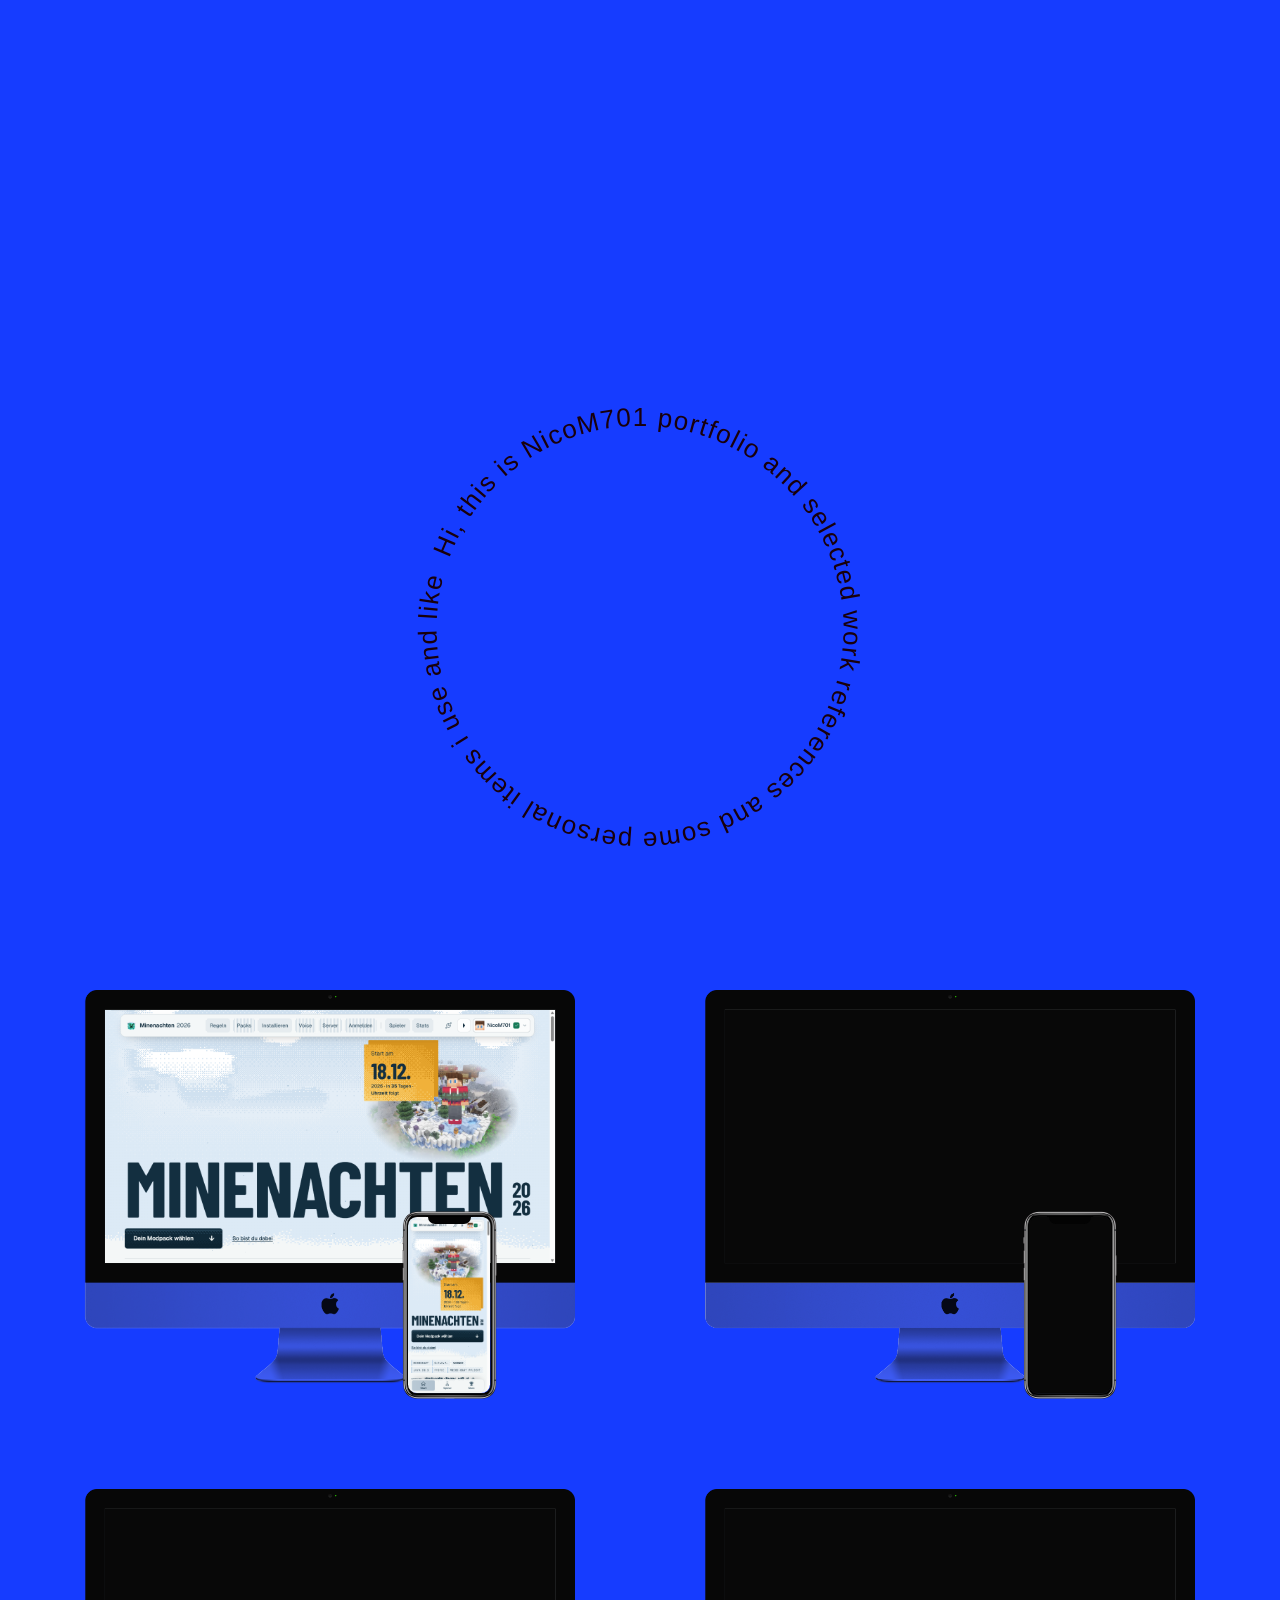
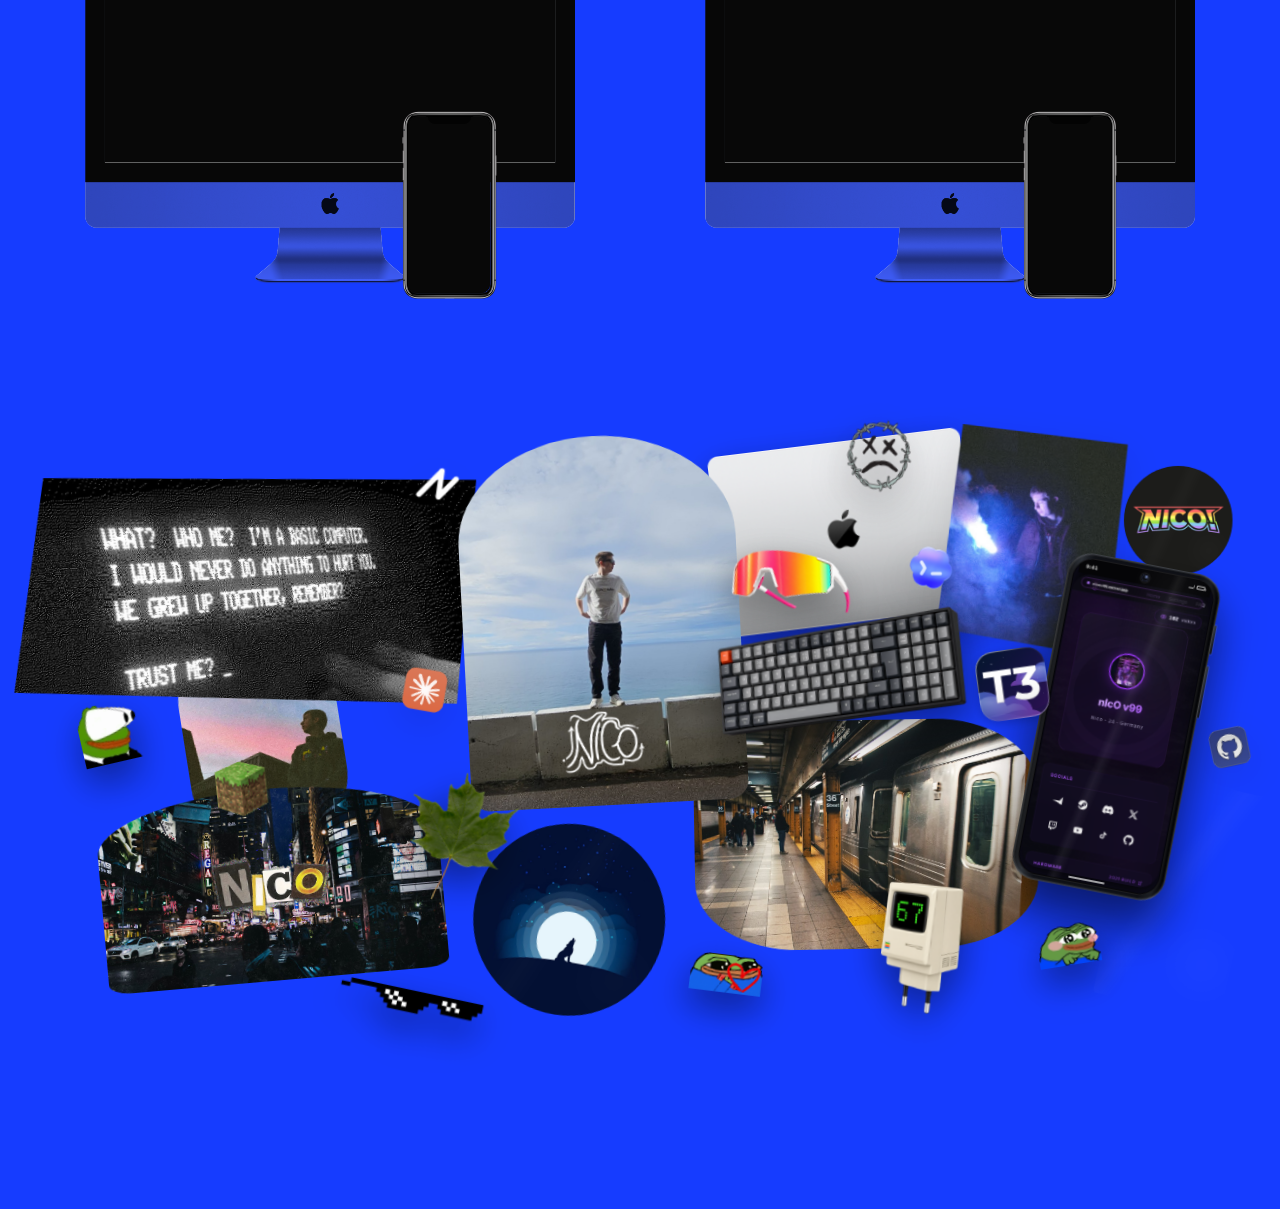
==== index.html @ 1aa0e806 "perf: defer collage media and optimize visible text-ring bounds" ====
<!DOCTYPE html>
<html lang="en">
<head>
  <script>if (new URLSearchParams(location.search).has("editor")) location.replace("editor.html");</script>
  <meta charset="utf-8" />
  <meta name="viewport" content="width=device-width, initial-scale=1, viewport-fit=cover, user-scalable=no" />
  <title>NicoM701</title>
  <link rel="icon" type="image/svg+xml" href="assets/favicon-white-v2.svg" />
  <style>
    @layer ui-sdk;
    :root {
      --stage-w: 1320px;
      --stage-h: 660px;
      --stage-scale: 1;
      --bg: #000;
      --ink: #f5f2ed;
      --muted: #a9a6a0;
      --edge: rgba(255, 255, 255, 0.1);
      --shadow-strength: 0.38;
      --shadow-size: 0.36;
      --card-shadow-y: calc(8px + 22px * var(--shadow-size));
      --card-shadow-blur: calc(14px + 38px * var(--shadow-size));
      --item-shadow-y: calc(6px + 18px * var(--shadow-size));
      --item-shadow-blur: calc(8px + 28px * var(--shadow-size));
      --item-shadow-hover-y: calc(8px + 24px * var(--shadow-size));
      --item-shadow-hover-blur: calc(10px + 34px * var(--shadow-size));
      --item-shadow-drag-y: calc(10px + 30px * var(--shadow-size));
      --item-shadow-drag-blur: calc(14px + 44px * var(--shadow-size));
      --sticker-shadow-y: calc(5px + 15px * var(--shadow-size));
      --sticker-shadow-blur: calc(6px + 20px * var(--shadow-size));
      --shadow: 0 var(--card-shadow-y) var(--card-shadow-blur) rgb(0 0 0 / calc(36% * var(--shadow-strength)));
      --item-shadow: drop-shadow(0 var(--item-shadow-y) var(--item-shadow-blur) rgb(0 0 0 / calc(26% * var(--shadow-strength))));
      --item-shadow-hover: drop-shadow(0 var(--item-shadow-hover-y) var(--item-shadow-hover-blur) rgb(0 0 0 / calc(34% * var(--shadow-strength))));
      --item-shadow-drag: drop-shadow(0 var(--item-shadow-drag-y) var(--item-shadow-drag-blur) rgb(0 0 0 / calc(42% * var(--shadow-strength))));
      --sticker-shadow: drop-shadow(0 var(--sticker-shadow-y) var(--sticker-shadow-blur) rgb(0 0 0 / calc(35% * var(--shadow-strength))));
    }

    * {
      box-sizing: border-box;
    }

    html,
    body {
      width: 100%;
      min-height: 100%;
      margin: 0;
      background: var(--bg);
      color: var(--ink);
      font-family: Inter, ui-sans-serif, system-ui, -apple-system, BlinkMacSystemFont, "Segoe UI", sans-serif;
      overflow: hidden;
      overscroll-behavior: none;
      touch-action: none;
      -webkit-user-select: none;
      user-select: none;
    }

    button,
    input,
    textarea,
    select {
      font: inherit;
    }

    .page {
      position: relative;
      width: 100vw;
      height: 100dvh;
      background:
        radial-gradient(circle at 52% 46%, rgba(255, 255, 255, 0.045), transparent 34%),
        linear-gradient(180deg, #0c0c0d, #080809);
      overflow: hidden;
      isolation: isolate;
    }

    .toolbar {
      position: fixed;
      right: 22px;
      bottom: 22px;
      z-index: 9000;
      display: flex;
      gap: 8px;
    }

    .tool-button {
      width: 42px;
      height: 42px;
      display: grid;
      place-items: center;
      border: 1px solid rgba(255, 255, 255, 0.16);
      border-radius: 999px;
      color: rgba(255, 255, 255, 0.82);
      background: rgba(18, 18, 20, 0.82);
      box-shadow: 0 12px 26px rgba(0, 0, 0, 0.32);
      backdrop-filter: blur(14px);
      cursor: pointer;
      transition: transform 160ms ease, border-color 160ms ease, background 160ms ease;
    }

    .tool-button:hover {
      transform: translateY(-1px);
      border-color: rgba(255, 255, 255, 0.32);
      background: rgba(32, 32, 35, 0.9);
    }

    .tool-button:focus-visible {
      outline: 2px solid #12f3df;
      outline-offset: 3px;
    }

    .moodboard {
      position: absolute;
      left: 0;
      top: 0;
      width: var(--stage-w);
      height: var(--stage-h);
      transform: scale(var(--stage-scale));
      transform-origin: top left;
      touch-action: none;
      user-select: none;
      will-change: left, top, transform;
      opacity: 0;
    }

    html.stage-ready .moodboard {
      opacity: 1;
    }

    .collage-item {
      position: absolute;
      left: var(--x);
      top: var(--y);
      width: var(--w);
      transform: rotate(var(--r));
      transform-origin: 50% 50%;
      z-index: var(--z);
      cursor: grab;
      filter: var(--item-shadow);
      transition: filter 160ms ease, transform 160ms ease;
      will-change: left, top, transform;
    }

    .collage-item:hover {
      transform: rotate(calc(var(--r) + var(--hover-r, 1.8deg))) translateY(var(--hover-y, -2px)) scale(var(--hover-scale, 1.01));
      filter: var(--item-shadow-hover);
    }

    .collage-item[data-alpha-hit="true"].is-alpha-miss {
      cursor: default;
    }

    .collage-item[data-alpha-hit="true"].is-alpha-miss:hover {
      transform: rotate(var(--r));
      filter: var(--item-shadow);
    }

    .collage-item.is-dragging {
      cursor: grabbing;
      transform: rotate(var(--r)) scale(1.025);
      filter: var(--item-shadow-drag);
      transition: none;
    }

    .collage-item * {
      pointer-events: none;
    }

    .media-card,
    .text-card,
    .ticket-card,
    .device-card,
    .tweet-card,
    .book-card,
    .drink-card,
    .sticker-card {
      width: 100%;
      overflow: hidden;
      background: var(--fill, #34383f);
      border: 1px solid rgba(255, 255, 255, 0.08);
      box-shadow: var(--shadow);
    }

    .media-card {
      position: relative;
      aspect-ratio: var(--ratio, 1 / 1);
    }

    .media-card::before,
    .media-card::after {
      content: "";
      position: absolute;
      inset: 0;
    }

    .media-card::before {
      opacity: 0.24;
      background:
        linear-gradient(115deg, transparent 42%, rgba(255, 255, 255, 0.38) 42% 47%, transparent 47%),
        repeating-linear-gradient(90deg, rgba(255, 255, 255, 0.18) 0 1px, transparent 1px 18px);
    }

    .media-card::after {
      inset: auto 14px 14px auto;
      width: 36px;
      height: 36px;
      border-radius: 50%;
      border: 1px solid rgba(255, 255, 255, 0.32);
      background: rgba(0, 0, 0, 0.14);
    }

    .shape-rect {
      border-radius: 2.2%;
    }

    .shape-soft {
      border-radius: 8%;
    }

    .shape-circle {
      border-radius: 50%;
    }

    .shape-arch {
      border-radius: 50% 50% 7% 7% / 28% 28% 5% 5%;
    }

    .shape-squircle {
      border-radius: 30%;
    }

    .shape-cut {
      clip-path: polygon(7% 0, 100% 4%, 95% 100%, 0 92%);
    }

    .shape-diamond {
      clip-path: polygon(50% 0, 100% 50%, 50% 100%, 0 50%);
    }

    .shape-ticket {
      clip-path: polygon(0 0, 100% 0, 100% 38%, 93% 50%, 100% 62%, 100% 100%, 0 100%, 0 62%, 7% 50%, 0 38%);
    }

    .image-card {
      position: relative;
      width: 100%;
      aspect-ratio: var(--ratio, 1 / 1);
      overflow: hidden;
      background: #111217;
      border: 1px solid rgba(255, 255, 255, 0.1);
      box-shadow: var(--shadow);
    }

    .image-card img,
    .image-card video {
      display: block;
      width: 100%;
      height: 100%;
      object-fit: var(--fit, cover);
      object-position: var(--pos, center);
      user-select: none;
      -webkit-user-drag: none;
    }

    .image-card::after {
      content: "";
      position: absolute;
      inset: 0;
      pointer-events: none;
      background:
        linear-gradient(115deg, transparent 38%, rgba(255, 255, 255, 0.24) 45%, transparent 52%),
        radial-gradient(circle at 78% 78%, rgba(255, 255, 255, 0.18), transparent 18%);
      mix-blend-mode: screen;
      opacity: var(--gloss, 0.34);
    }

    .foil-card {
      position: relative;
      width: 100%;
      aspect-ratio: var(--ratio, 1 / 1);
      overflow: visible;
      border: 0;
      background: transparent;
      box-shadow: none;
      perspective: 720px;
      transform-style: preserve-3d;
    }

    .foil-card::before {
      content: "";
      position: absolute;
      left: 8%;
      right: 7%;
      bottom: -6%;
      height: 18%;
      border-radius: 50%;
      background: rgba(0, 0, 0, 0.55);
      filter: blur(17px);
      transform: rotate(var(--shadow-r, -3deg));
      opacity: 0.72;
    }

    .foil-sheet {
      position: relative;
      width: 100%;
      height: 100%;
      overflow: hidden;
      isolation: isolate;
      border-radius: var(--foil-radius, 14px);
      clip-path: var(--foil-cut, polygon(5% 1%, 97% 0, 100% 95%, 12% 100%, 0 38%));
      transform:
        perspective(620px)
        rotateX(var(--foil-rx, 6deg))
        rotateY(var(--foil-ry, -12deg))
        skewY(var(--foil-skew-y, -1deg));
      transform-origin: var(--foil-origin, 52% 54%);
      background: #0c0d10;
      border: 1px solid rgba(255, 255, 255, 0.18);
      box-shadow:
        inset 20px 0 26px rgba(255, 255, 255, 0.12),
        inset -22px 0 32px rgba(0, 0, 0, 0.44),
        inset 0 -18px 28px rgba(0, 0, 0, 0.36),
        0 28px 44px rgba(0, 0, 0, 0.48);
    }

    .foil-sheet img {
      position: absolute;
      inset: -8%;
      width: 116%;
      height: 116%;
      display: block;
      object-fit: cover;
      object-position: var(--pos, center);
      user-select: none;
      -webkit-user-drag: none;
      filter:
        saturate(var(--foil-saturate, 1.42))
        contrast(var(--foil-contrast, 1.22))
        brightness(var(--foil-brightness, 0.94));
      transform: scale(var(--foil-img-scale, 1.04)) rotate(var(--foil-img-r, 0deg));
    }

    .foil-sheet::before,
    .foil-sheet::after,
    .foil-light,
    .foil-grain {
      content: "";
      position: absolute;
      pointer-events: none;
      z-index: 1;
    }

    .foil-sheet::before {
      inset: -26%;
      opacity: var(--rainbow-opacity, 0.7);
      mix-blend-mode: screen;
      background:
        conic-gradient(from var(--rainbow-angle, 22deg) at 46% 52%, rgba(255, 0, 112, 0.9), rgba(255, 227, 0, 0.72), rgba(7, 255, 169, 0.62), rgba(0, 116, 255, 0.82), rgba(200, 58, 255, 0.84), rgba(255, 0, 112, 0.9)),
        radial-gradient(ellipse at 12% 24%, rgba(255, 255, 255, 0.5), transparent 24%),
        radial-gradient(ellipse at 80% 76%, rgba(255, 255, 255, 0.34), transparent 30%);
      filter: blur(7px) saturate(1.18);
      transform: translate3d(-6%, -4%, 0) rotate(var(--rainbow-r, -10deg));
      animation: foilShift 6.8s ease-in-out infinite alternate;
    }

    .foil-sheet::after {
      inset: 0;
      opacity: var(--fold-opacity, 0.72);
      mix-blend-mode: overlay;
      background:
        linear-gradient(103deg, transparent 0 20%, rgba(255, 255, 255, 0.5) 24%, transparent 30% 100%),
        linear-gradient(78deg, transparent 0 43%, rgba(0, 0, 0, 0.72) 51%, transparent 58%),
        radial-gradient(ellipse at 82% 20%, rgba(255, 255, 255, 0.58), transparent 18%),
        radial-gradient(ellipse at 28% 84%, rgba(0, 0, 0, 0.54), transparent 32%),
        linear-gradient(164deg, transparent 0 58%, rgba(0, 0, 0, 0.62) 64%, transparent 70%),
        linear-gradient(90deg, rgba(255, 255, 255, 0.24), transparent 18% 78%, rgba(0, 0, 0, 0.56));
    }

    .foil-light {
      inset: -12%;
      mix-blend-mode: color-dodge;
      opacity: var(--streak-opacity, 0.62);
      background:
        linear-gradient(var(--streak-angle, 104deg), transparent 0 34%, rgba(255, 255, 255, 0.88) 40%, rgba(255, 255, 255, 0.08) 46%, transparent 52%),
        linear-gradient(calc(var(--streak-angle, 104deg) + 33deg), transparent 0 62%, rgba(255, 255, 255, 0.54) 68%, transparent 74%);
      filter: blur(1px);
      animation: foilGlint 4.9s ease-in-out infinite alternate;
    }

    .foil-grain {
      inset: 0;
      opacity: 0.2;
      mix-blend-mode: soft-light;
      background:
        repeating-linear-gradient(91deg, rgba(255, 255, 255, 0.2) 0 1px, transparent 1px 3px),
        repeating-linear-gradient(14deg, rgba(0, 0, 0, 0.32) 0 1px, transparent 1px 5px);
    }

    .foil-card.foil-wide .foil-sheet {
      border-radius: 8px 18px 16px 6px;
    }

    .foil-card.foil-tall .foil-sheet::after {
      background:
        linear-gradient(95deg, transparent 0 18%, rgba(255, 255, 255, 0.42) 23%, transparent 30%),
        linear-gradient(86deg, transparent 0 50%, rgba(0, 0, 0, 0.76) 59%, transparent 66%),
        radial-gradient(ellipse at 74% 16%, rgba(255, 255, 255, 0.66), transparent 17%),
        radial-gradient(ellipse at 18% 78%, rgba(0, 0, 0, 0.5), transparent 31%),
        linear-gradient(90deg, rgba(255, 255, 255, 0.3), transparent 15% 74%, rgba(0, 0, 0, 0.62));
    }

    .foil-card.foil-wide .foil-sheet::before {
      background:
        conic-gradient(from 150deg at 52% 62%, rgba(255, 60, 0, 0.8), rgba(245, 255, 0, 0.58), rgba(0, 246, 210, 0.42), rgba(41, 85, 255, 0.7), rgba(255, 0, 208, 0.64), rgba(255, 60, 0, 0.8)),
        radial-gradient(ellipse at 18% 28%, rgba(255, 255, 255, 0.46), transparent 24%),
        radial-gradient(ellipse at 88% 78%, rgba(255, 255, 255, 0.36), transparent 22%);
    }

    @keyframes foilShift {
      from {
        transform: translate3d(-8%, -5%, 0) rotate(var(--rainbow-r, -10deg)) scale(1);
      }
      to {
        transform: translate3d(4%, 3%, 0) rotate(calc(var(--rainbow-r, -10deg) + 8deg)) scale(1.08);
      }
    }

    @keyframes foilGlint {
      from {
        transform: translateX(-4%) rotate(0deg);
      }
      to {
        transform: translateX(5%) rotate(1deg);
      }
    }

    .asset-sticker {
      width: 100%;
      overflow: visible;
      background: transparent;
      border: 0;
      box-shadow: none;
    }

    .asset-sticker img {
      display: block;
      width: 100%;
      height: auto;
      object-fit: contain;
      user-select: none;
      -webkit-user-drag: none;
      filter: drop-shadow(0 16px 18px rgba(0, 0, 0, 0.35));
    }

    .collage-item[data-id="old-nm-logo"] .old-logo-animation {
      display: block;
      width: 100%;
      height: auto;
      filter: brightness(0) invert(1) !important;
      user-select: none;
      -webkit-user-drag: none;
    }

    .asset-sticker.soft-tile {
      padding: 7px;
      border-radius: 24px;
      background: rgba(13, 13, 15, 0.7);
      border: 1px solid rgba(255, 255, 255, 0.09);
      box-shadow: var(--shadow);
      backdrop-filter: blur(8px);
    }

    .asset-sticker.shape-rect,
    .asset-sticker.shape-soft,
    .asset-sticker.shape-arch,
    .asset-sticker.shape-circle,
    .asset-sticker.shape-squircle,
    .asset-sticker.shape-cut,
    .asset-logo-card.shape-rect,
    .asset-logo-card.shape-soft,
    .asset-logo-card.shape-arch,
    .asset-logo-card.shape-circle,
    .asset-logo-card.shape-squircle,
    .asset-logo-card.shape-cut {
      aspect-ratio: var(--ratio, 1 / 1);
      overflow: hidden;
    }

    .asset-sticker.shape-rect img,
    .asset-sticker.shape-soft img,
    .asset-sticker.shape-arch img,
    .asset-sticker.shape-circle img,
    .asset-sticker.shape-squircle img,
    .asset-sticker.shape-cut img,
    .asset-logo-card.shape-rect img,
    .asset-logo-card.shape-soft img,
    .asset-logo-card.shape-arch img,
    .asset-logo-card.shape-circle img,
    .asset-logo-card.shape-squircle img,
    .asset-logo-card.shape-cut img {
      width: 100%;
      height: 100%;
      object-fit: var(--fit, cover);
      object-position: var(--pos, center);
    }

    .asset-logo-card {
      width: 100%;
      aspect-ratio: 1;
      background: transparent;
      border: 0;
      box-shadow: none;
      overflow: visible;
    }

    .asset-logo-card img {
      display: block;
      width: 100%;
      height: 100%;
      object-fit: contain;
      user-select: none;
      -webkit-user-drag: none;
    }

    .text-card {
      padding: 16px 17px;
      border-radius: 5px;
      color: var(--text, #f4f0e8);
      background: var(--fill, #1a3c74);
    }

    .text-card strong {
      display: block;
      font-family: Georgia, "Times New Roman", serif;
      font-size: 18px;
      line-height: 1.1;
      font-style: italic;
      letter-spacing: 0;
    }

    .text-card span {
      display: block;
      margin-top: 14px;
      color: rgba(255, 255, 255, 0.76);
      font-size: 11px;
      text-transform: uppercase;
      letter-spacing: 0.08em;
    }

    .ticket-card {
      aspect-ratio: 1;
      padding: 18px 18px 14px;
      display: flex;
      flex-direction: column;
      justify-content: space-between;
      border-radius: 14px;
      color: #360022;
      background: #ff69d3;
    }

    .ticket-grid {
      height: 68px;
      display: grid;
      grid-template-columns: repeat(12, 1fr);
      grid-auto-rows: 1fr;
      gap: 2px;
    }

    .ticket-grid i {
      display: block;
      background: rgba(93, 0, 72, 0.36);
    }

    .ticket-card h2 {
      margin: 0;
      max-width: 130px;
      font-size: 18px;
      line-height: 0.98;
      font-family: Georgia, "Times New Roman", serif;
      font-weight: 700;
      letter-spacing: 0;
    }

    .ticket-card p {
      margin: 0;
      display: flex;
      justify-content: space-between;
      gap: 12px;
      font-size: 9px;
      text-transform: uppercase;
      letter-spacing: 0.07em;
    }

    .device-card {
      aspect-ratio: 1.56;
      display: grid;
      place-items: center;
      border-radius: 3px;
      background: linear-gradient(180deg, #e9eaec, #c9ccd1);
      border: 1px solid #202124;
    }

    .device-card svg {
      width: 28px;
      color: #101010;
    }

    .pixel9-card {
      position: relative;
      aspect-ratio: 72 / 154;
      padding: 4px;
      border-radius: 25px;
      background:
        linear-gradient(90deg, #050608, #2c3139 7%, #10131a 15% 85%, #363b45 93%, #050608),
        linear-gradient(180deg, #252a33, #050608 18% 82%, #282d36);
      border: 1px solid rgba(255, 255, 255, 0.18);
      box-shadow:
        inset 0 0 0 1px rgba(255, 255, 255, 0.08),
        inset 5px 0 7px rgba(255, 255, 255, 0.08),
        inset -7px 0 13px rgba(0, 0, 0, 0.72),
        0 30px 48px rgba(0, 0, 0, 0.52);
    }

    .pixel9-card::before,
    .pixel9-card::after {
      content: "";
      position: absolute;
      right: -3px;
      width: 2px;
      border-radius: 999px;
      background: linear-gradient(#313846, #11131a);
      box-shadow: 0 0 0 1px rgba(255, 255, 255, 0.1);
    }

    .pixel9-card::before {
      top: 48px;
      height: 30px;
    }

    .pixel9-card::after {
      top: 91px;
      height: 54px;
    }

    .pixel9-screen {
      position: relative;
      height: 100%;
      border-radius: 22px;
      overflow: hidden;
      background: #050507;
      border: 1px solid rgba(255, 255, 255, 0.1);
      box-shadow:
        inset 0 0 0 1px #050507,
        inset 0 0 18px rgba(108, 93, 255, 0.12);
    }

    .pixel9-screen::after {
      content: "";
      position: absolute;
      inset: 0;
      pointer-events: none;
      z-index: 5;
      background:
        linear-gradient(102deg, transparent 0 47%, rgba(255, 255, 255, 0.16) 50%, transparent 54%),
        radial-gradient(ellipse at 70% 18%, rgba(255, 255, 255, 0.16), transparent 30%);
      opacity: 0.35;
      mix-blend-mode: screen;
    }

    .pixel9-shot {
      position: absolute;
      inset: 16px 2px 7px;
      border-radius: 18px 18px 20px 20px;
      overflow: hidden;
      background: #0c0714;
    }

    .pixel9-shot img {
      width: 100%;
      height: 100%;
      display: block;
      object-fit: cover;
      object-position: center top;
      user-select: none;
      -webkit-user-drag: none;
    }

    .pixel9-status {
      position: absolute;
      inset: 0 5px auto;
      height: 16px;
      display: flex;
      align-items: center;
      justify-content: space-between;
      padding: 0 6px 0 7px;
      color: rgba(255, 255, 255, 0.84);
      font-size: 5px;
      font-weight: 700;
      letter-spacing: 0;
      background: #050507;
      z-index: 3;
    }

    .pixel9-status-icons {
      display: flex;
      align-items: center;
      gap: 2px;
    }

    .pixel9-signal,
    .pixel9-battery {
      display: block;
      height: 4px;
      border-radius: 1px;
      border: 1px solid rgba(255, 255, 255, 0.78);
    }

    .pixel9-signal {
      width: 6px;
      border-top: 0;
      border-left: 0;
      transform: skewX(-16deg);
    }

    .pixel9-battery {
      width: 9px;
      position: relative;
    }

    .pixel9-battery::after {
      content: "";
      position: absolute;
      top: 1px;
      right: -2px;
      width: 1px;
      height: 2px;
      border-radius: 0 1px 1px 0;
      background: rgba(255, 255, 255, 0.78);
    }

    .pixel9-camera {
      position: absolute;
      left: 50%;
      top: 4px;
      width: 9px;
      height: 9px;
      border-radius: 50%;
      transform: translateX(-50%);
      background:
        radial-gradient(circle at 62% 38%, rgba(106, 123, 172, 0.9) 0 1px, transparent 2px),
        radial-gradient(circle, #08090d 0 42%, #1c2030 43% 62%, #050507 63%);
      z-index: 4;
      box-shadow: 0 0 0 1px rgba(255, 255, 255, 0.1);
    }

    .pixel9-browser {
      position: absolute;
      left: 10px;
      right: 10px;
      top: 19px;
      height: 11px;
      z-index: 4;
      display: flex;
      align-items: center;
      gap: 3px;
      padding: 0 5px;
      border-radius: 999px;
      color: rgba(255, 255, 255, 0.84);
      background: rgba(9, 5, 16, 0.62);
      border: 1px solid rgba(183, 93, 255, 0.2);
      box-shadow: 0 4px 12px rgba(0, 0, 0, 0.22);
      backdrop-filter: blur(8px);
    }

    .pixel9-browser-lock {
      width: 3px;
      height: 3px;
      border-radius: 50%;
      background: #b476ff;
      flex: 0 0 auto;
    }

    .pixel9-url {
      overflow: hidden;
      text-overflow: ellipsis;
      white-space: nowrap;
      font-size: 3.5px;
      font-weight: 700;
      letter-spacing: 0;
    }

    .pixel9-homebar {
      position: absolute;
      left: 50%;
      bottom: 3px;
      width: 38px;
      height: 2px;
      border-radius: 999px;
      transform: translateX(-50%);
      background: rgba(255, 255, 255, 0.64);
      z-index: 4;
    }

    .book-card {
      aspect-ratio: 0.74;
      padding: 24px 18px 16px;
      display: flex;
      flex-direction: column;
      justify-content: space-between;
      border-radius: 3px;
      color: #1b1917;
      background:
        repeating-linear-gradient(45deg, transparent 0 18px, rgba(0, 0, 0, 0.04) 18px 20px),
        #efede7;
    }

    .book-card h2 {
      margin: 0;
      font-size: 9px;
      line-height: 1.35;
      font-weight: 800;
      text-align: center;
      letter-spacing: 0.05em;
      text-transform: uppercase;
    }

    .book-card p {
      margin: 0;
      font-size: 16px;
      font-weight: 800;
      letter-spacing: 0;
    }

    .tweet-card {
      display: grid;
      grid-template-columns: 42px 1fr;
      gap: 10px;
      padding: 14px 16px 13px;
      border-radius: 9px;
      color: #f5f5f5;
      background: rgba(24, 24, 26, 0.96);
      border: 1px solid rgba(255, 255, 255, 0.07);
      box-shadow: var(--shadow);
    }

    .avatar-dot {
      width: 42px;
      height: 42px;
      border-radius: 50%;
      background:
        linear-gradient(135deg, #41e79d 0 28%, #5b7cfa 28% 54%, #ff4cc6 54% 74%, #ffbf3c 74%);
      border: 2px solid rgba(255, 255, 255, 0.1);
    }

    .tweet-card p {
      margin: 0;
      font-size: 16px;
      line-height: 1.1;
      letter-spacing: 0;
    }

    .tweet-card b {
      font-size: 17px;
    }

    .tweet-card small {
      color: #a7a7a7;
      font-size: 13px;
    }

    .reaction {
      justify-self: start;
      margin-top: 10px;
      padding: 3px 9px;
      border-radius: 999px;
      color: #f16b6b;
      background: rgba(255, 255, 255, 0.08);
      font-size: 12px;
      font-weight: 700;
    }

    .drink-card {
      aspect-ratio: 0.78;
      display: grid;
      place-items: center;
      border-radius: 47% 47% 42% 42% / 7% 7% 16% 16%;
      color: #4a260d;
      background: linear-gradient(180deg, #f4d9aa 0 24%, #d99d55 24% 100%);
      border: 0;
    }

    .drink-card::before {
      content: "";
      position: absolute;
      top: -3px;
      left: 6%;
      right: 6%;
      height: 17px;
      border-radius: 50%;
      background: #f9e4c2;
      border: 1px solid rgba(74, 38, 13, 0.16);
    }

    .drink-card strong {
      position: relative;
      z-index: 1;
      font-family: Georgia, "Times New Roman", serif;
      font-size: 24px;
      line-height: 0.8;
      text-align: center;
      transform: rotate(-7deg);
    }

    .sticker-card {
      position: relative;
      aspect-ratio: 1;
      display: grid;
      place-items: center;
      border: 0;
      box-shadow: none;
      background: transparent;
    }

    .sticker-card svg {
      width: 100%;
      height: 100%;
      display: block;
      overflow: visible;
    }

    .meme-card {
      aspect-ratio: 1;
      display: grid;
      place-items: center;
      border-radius: 3px;
      color: #101010;
      background: #f5f4ef;
      border: 1px solid rgba(0, 0, 0, 0.12);
      box-shadow: var(--shadow);
      text-align: center;
      overflow: hidden;
    }

    .meme-card strong,
    .meme-card span {
      font-size: 20px;
      line-height: 1;
      font-weight: 800;
      letter-spacing: 0;
    }

    .meme-card svg {
      width: 60%;
      color: #5b5d5f;
    }

    .sr-only {
      position: absolute;
      width: 1px;
      height: 1px;
      padding: 0;
      margin: -1px;
      overflow: hidden;
      clip: rect(0, 0, 0, 0);
      white-space: nowrap;
      border: 0;
    }

    @media (prefers-reduced-motion: reduce) {
      .collage-item,
      .tool-button,
      .foil-sheet::before,
      .foil-light {
        transition: none;
        animation: none;
      }
    }

    @media (hover: none), (pointer: coarse) {
      .collage-item {
        transition: filter 120ms ease;
      }

      .collage-item:hover {
        transform: rotate(var(--r));
        filter: var(--item-shadow);
      }

      .collage-item.is-dragging {
        transform: rotate(var(--r)) scale(1.015);
      }

      .tool-button:hover {
        transform: none;
      }
    }

    .collage-item[data-id="old-nm-logo"] img {
      filter: brightness(0) invert(1) !important;
    }
  </style>
<link rel="stylesheet" href="portfolio.css?v=13" />
</head>
<body>
  <section id="ball-playground" class="ball-playground" aria-label="Interaktiver Textball">
    <canvas id="softbody" tabindex="0" aria-label="Textball: ziehen und werfen, gegen einen Rand dr?cken zum Zerplatzen, Leertaste f?r Neustart"></canvas>
    <div id="ball-hit-target" aria-hidden="true"></div>
    <a class="scroll-cue" href="#reference-page-1" aria-label="Zu den Website-Referenzen"><svg viewBox="0 0 24 24" aria-hidden="true"><path d="m6 9 6 6 6-6" /></svg></a>
  </section>
  <section id="references" aria-label="Website-Referenzen"></section>
<main id="about" class="page" aria-label="&#220;ber mich">
    <p class="sr-only">Drag any collage item to rearrange the moodboard.</p>

    <section class="moodboard" id="moodboard" aria-label="Collage canvas">
      <!-- Replace the inside of any card with an img or video later. Keep the data-id values unique. -->
      <article class="collage-item" data-id="quote-poster" style="--x: -20.91px; --y: 11.11px; --w: 480px; --r: -1deg; --z: 6;">
        <div class="image-card shape-cut" style="--ratio: 2 / 1; --pos: 50% 49%; --gloss: 0.05; --fit: cover;">
          <img loading="lazy" decoding="async" data-src="assets/inspo-quote-collage.jpg" alt="Black and white inspiration poster" draggable="false" />
        </div>
      </article>

      <article class="collage-item" data-id="madeira-photo" style="--x: 442.88px; --y: -29.05px; --w: 286px; --r: -3deg; --z: 37;">
        <div class="image-card shape-arch" style="--ratio: 3 / 4; --pos: 50% 52%; --gloss: 0.16;">
          <img loading="lazy" decoding="async" data-src="assets/madeira-collage.jpg" alt="Madeira portrait by the ocean" draggable="false" />
        </div>
      </article>

      <a class="collage-item" data-id="discord-pride" href="https://discord.com/users/321668335311781889" draggable="false" style="--x: 1124.89px; --y: 2.44px; --w: 112px; --r: 0deg; --z: 95;">
        <div class="image-card shape-circle" style="--ratio: 1 / 1; --fit: cover; --pos: center; --gloss: 0.08;">
          <img loading="lazy" decoding="async" data-src="assets/discord-pride-collage.gif" alt="Animated profile image" draggable="false" />
        </div>
      </a>

      <article class="collage-item" data-id="maple-leaf" data-alpha-hit="true" style="--x: 366.52px; --y: 316.67px; --w: 136px; --r: 18deg; --z: 46;">
        <div class="asset-sticker">
          <img loading="lazy" decoding="async" data-src="assets/collage/c436d6230b1144.png" alt="Maple leaf" draggable="false" />
        </div>
      </article>

      <article class="collage-item" data-id="nico-times" style="--x: 69.61px; --y: 334.76px; --w: 352px; --r: -5deg; --z: 11;">
        <div class="image-card shape-arch" style="--ratio: 16 / 9; --pos: 48% 48%; --gloss: 0.12;">
          <img loading="lazy" decoding="async" data-src="assets/nico-times-square-collage.jpg" alt="NICO Times Square graphic" draggable="false" />
        </div>
      </article>

      <article class="collage-item" data-id="speed-glasses" data-alpha-hit="true" style="--x: 721.29px; --y: 89.84px; --w: 126px; --r: 12deg; --z: 42;">
        <div class="asset-sticker">
          <img loading="lazy" decoding="async" data-src="assets/collage/d6e32d36110ebf.png" alt="Rainbow sport sunglasses" draggable="false" />
        </div>
      </article>

      <article class="collage-item" data-id="subway-photo" style="--x: 682.23px; --y: 263.91px; --w: 354px; --r: -1deg; --z: 16;">
        <div class="image-card shape-squircle" style="--ratio: 3 / 2; --pos: 54% 50%; --gloss: 0.08;">
          <img loading="lazy" decoding="async" data-src="assets/nyc-subway-collage.jpg" alt="New York subway platform" draggable="false" />
        </div>
      </article>

      <article class="collage-item" data-id="wolf-illustration" style="--x: 453.77px; --y: 371.46px; --w: 198px; --r: 9deg; --z: 20;">
        <div class="image-card shape-circle" style="--ratio: 1 / 1; --pos: 50% 50%; --gloss: 0.06;">
          <img loading="lazy" decoding="async" data-src="assets/wolf-square-collage.jpg" alt="Wolf moon illustration" draggable="false" />
        </div>
      </article>

      <article class="collage-item" data-id="unhappy-sticker" data-alpha-hit="true" style="--x: 826.37px; --y: -55.58px; --w: 94px; --r: 10deg; --z: 70;">
        <div class="asset-sticker">
          <img loading="lazy" decoding="async" data-src="assets/collage/52043f751c2e03.png" alt="Unhappy face sticker" draggable="false" />
        </div>
      </article>
      <article class="collage-item" data-id="keychron-k4" data-alpha-hit="true" style="--x: 703.33px; --y: 160.11px; --w: 258px; --r: -7deg; --z: 63;">
        <div class="asset-sticker">
          <img loading="lazy" decoding="async" data-src="assets/collage/565a2c799c2425.png" alt="Keychron K4 ISO-DE keyboard" draggable="false" />
        </div>
      </article>

      <a class="collage-item" data-id="phone" href="https://nicov99.vercel.app/" draggable="false" style="--x: 1036.63px; --y: 99.54px; --w: 160px; --r: 11deg; --z: 107;">
        <div class="pixel9-card">
          <div class="pixel9-screen" aria-label="Pixel 9 browser mockup showing nicov99.vercel.app">
            <div class="pixel9-status" aria-hidden="true">
              <span>9:41</span>
              <span class="pixel9-status-icons">
                <i class="pixel9-signal"></i>
                <i class="pixel9-battery"></i>
              </span>
            </div>
            <div class="pixel9-shot">
              <img loading="lazy" decoding="async" data-src="assets/nicov99-mobile.png" alt="nicov99 website mobile screenshot" draggable="false" />
            </div>
            <div class="pixel9-camera" aria-hidden="true"></div>
            <div class="pixel9-browser" aria-hidden="true">
              <i class="pixel9-browser-lock"></i>
              <span class="pixel9-url">nicov99.vercel.app</span>
            </div>
            <div class="pixel9-homebar" aria-hidden="true"></div>
          </div>
        </div>
      </a>

      <article class="collage-item" data-id="shargeek-charger" data-alpha-hit="true" style="--x: 874.84px; --y: 432.5px; --w: 80px; --r: 5deg; --z: 124;">
        <div class="asset-sticker">
          <img loading="lazy" decoding="async" data-src="assets/collage/594e8f33115ebd.png" alt="Retro charger with 67 display" draggable="false" />
        </div>
      </article>

      <article class="collage-item" data-id="aluminum-can" data-alpha-hit="true" style="--x: 597.9px; --y: 299.57px; --w: 102px; --r: -8deg; --z: 41;">
        <div class="asset-sticker">
          <img loading="lazy" decoding="async" data-src="assets/monster-ultra.png" alt="Monster Energy Zero Ultra" draggable="false" />
        </div>
      </article>

      <article class="collage-item" data-id="claude" data-alpha-hit="true" style="--x: 378.51px; --y: 207.93px; --w: 50px; --r: 10deg; --z: 171;">
        <div class="asset-logo-card">
          <img loading="lazy" decoding="async" data-src="assets/collage/9c8c9590069c43.png" alt="Claude logo" draggable="false" />
        </div>
      </article>

      <article class="collage-item" data-id="codex" data-alpha-hit="true" style="--x: 901.52px; --y: 82.99px; --w: 48px; --r: 0deg; --z: 128;">
        <div class="asset-logo-card">
          <img loading="lazy" decoding="async" data-src="assets/collage/804fe8a65126d0.png" alt="Codex logo" draggable="false" />
        </div>
      </article>

      <a class="collage-item" data-id="github" data-alpha-hit="true" href="https://github.com/NicoM701" draggable="false" style="--x: 1210px; --y: 268px; --w: 48px; --r: -12deg; --z: 132;">
        <div class="asset-logo-card">
          <img loading="lazy" decoding="async" data-src="assets/collage/60571a5e3e2017.png" alt="GitHub logo" draggable="false" />
        </div>
      </a>

      <article data-alpha-hit="true" class="collage-item" data-id="minecraft" style="--x: 187.1px; --y: 307.16px; --w: 56px; --r: -6deg; --z: 21;">
        <div class="asset-logo-card">
          <img loading="lazy" decoding="async" data-src="assets/collage/f34e7ee835665e.svg" alt="Minecraft block" draggable="false" />
        </div>
      </article>

      <article class="collage-item" data-id="pixel-eyes" data-alpha-hit="true" style="--x: 309.71px; --y: 507.33px; --w: 164px; --r: 12deg; --z: 41;">
        <div class="asset-sticker">
          <img loading="lazy" decoding="async" data-src="assets/collage/19cbb2ad118509.png" alt="Pixel eyes" draggable="false" />
        </div>
      </article>

      <article class="collage-item" data-id="old-nm-logo" style="--x: 393.63px; --y: -14.32px; --w: 72px; --r: 8deg; --z: 59;">
        <div class="asset-sticker">
          <picture>
            <source srcset="assets/old-logo-collage.apng" type="image/apng" />
            <img loading="lazy" decoding="async" class="old-logo-animation" data-src="assets/old-logo-collage.gif" alt="Animated old Nico logo" draggable="false" />
          </picture>
        </div>
      </article>

      <article class="collage-item" data-id="love-emote" style="--x: 678.34px; --y: 506.32px; --w: 74px; --r: 7deg; --z: 111;">
        <div class="asset-sticker">
          <img loading="lazy" decoding="async" data-src="assets/love.gif" alt="Animated love emote" draggable="false" />
        </div>
      </article>

      <article class="collage-item" data-id="peepo-shy" style="--x: 1033.89px; --y: 453.28px; --w: 64px; --r: -9deg; --z: 122;">
        <div class="asset-sticker">
          <img loading="lazy" decoding="async" data-src="assets/peepo-shy.gif" alt="Animated shy emote" draggable="false" />
        </div>
      </article>

      <article class="collage-item" data-id="booba-emote" style="--x: 47.21px; --y: 240.36px; --w: 68px; --r: -13deg; --z: 112;">
        <div class="asset-sticker">
          <img loading="lazy" decoding="async" data-src="assets/booba.gif" alt="Animated emote" draggable="false" />
        </div>
      </article>

      <article class="collage-item" data-id="signature-nico" data-alpha-hit="true" style="--x: 542.02px; --y: 253.16px; --w: 90px; --r: -5deg; --z: 65;">
        <div class="asset-sticker">
          <img loading="lazy" decoding="async" data-src="assets/collage/fdebd3a2b97607.png" alt="Nico signature" draggable="false" />
        </div>
      </article>

      <article class="collage-item" data-id="drop-pb" data-alpha-hit="true" style="--x: 938.22px; --y: -35.77px; --w: 184px; --r: 4deg; --z: 41;">
        <div class="asset-sticker shape-cut" style="--ratio: 1080 / 1350; --fit: cover;">
          <img loading="lazy" decoding="async" data-src="assets/collage/70e4bc7780a3d6.png" alt="PB.png" draggable="false" />
        </div>
      </article>

      <article class="collage-item" data-id="drop-gfpocjmpu4sm8tct5sugy-1034-irzxs" style="--x: 1118.16px; --y: 326.87px; --w: 132px; --r: 13deg; --z: 87;">
        <div class="image-card shape-rect" style="--ratio: 480 / 853; --fit: cover; --pos: center; --gloss: 0.08;">
          <video data-src="assets/collage/18ba2db69b9a07.mp4" aria-label="GfpOcJmPU4SM8TcT5SUgY.1034.IRZXSOY.mp4" autoplay loop muted playsinline preload="metadata" draggable="false"></video>
        </div>
      </article>

      <article class="collage-item" data-id="drop-hcwoavvwuaaeuxs" style="--x: 156.02px; --y: 181.24px; --w: 162px; --r: -9deg; --z: 1;">
        <div class="image-card shape-squircle" style="--ratio: 1080 / 1350; --fit: cover; --pos: center; --gloss: 0.08;">
          <img loading="lazy" decoding="async" data-src="assets/jackboys-look.jpg" alt="Nico in Jackboys look" draggable="false" />
        </div>
      </article>
      <article class="collage-item" data-id="t3-code-nightly" data-alpha-hit="true" style="--x: 974px; --y: 191px; --w: 72px; --r: -8deg; --z: 132;">
        <div class="asset-sticker"><img loading="lazy" decoding="async" data-src="assets/t3-code-nightly-v1.png" alt="T3 Code Nightly" draggable="false" style="filter: drop-shadow(0 3px 5px rgb(0 0 0 / .18));" /></div>
      </article>
      <article class="collage-item" data-id="pulsar-mouse" data-alpha-hit="true" style="--x: 303.28px; --y: 238.37px; --w: 172px; --r: 0deg; --z: 45;">
        <div class="asset-sticker"><img loading="lazy" decoding="async" data-src="assets/pulsar-perspective.png" alt="Pulsar X2 CrazyLight Mini Sunset Haze" draggable="false" /></div>
      </article>
      <article class="collage-item" data-id="drop-macbook-pro-silver" data-alpha-hit="true" style="--x: 704.52px; --y: -22.62px; --w: 262px; --r: -7deg; --z: 36;">
        <div class="asset-sticker"><img loading="lazy" decoding="async" data-src="assets/macbook-pro-silver.png" alt="MacBook Pro Silver" draggable="false" /></div>
      </article>
    </section>
  </main>

  <script>
    (() => {
      const STAGE_WIDTH = 1320;
      const STAGE_HEIGHT = 660;
      const DESKTOP_VISUAL_OFFSET_X = 34;
      const MOBILE_FOCUS_X = 442.88 + 286 / 2;
      const STORAGE_KEY = "draggable-moodboard-layout-v6";
      const board = document.querySelector("#moodboard");
      const viewport = board.parentElement;
      const items = Array.from(document.querySelectorAll(".collage-item"));
      const initial = new Map();
      const alphaHitCanvases = new WeakMap();
      let active = null;
      let cameraPan = null;
      const camera = { left: 0, top: 0, scale: 1, mobile: false };
      const mobileQuery = window.matchMedia("(hover: none), (pointer: coarse), (max-width: 760px)");
      let topZ = Math.max(...items.map((item) => Number(getComputedStyle(item).zIndex) || 1));

      const toNumber = (value) => Number.parseFloat(String(value).replace("px", ""));
      const hashId = (value) => {
        let hash = 0;
        for (let index = 0; index < value.length; index += 1) {
          hash = (hash * 31 + value.charCodeAt(index)) >>> 0;
        }
        return hash;
      };

      const getAlphaContext = (img) => {
        if (!img || !img.complete || !img.naturalWidth || !img.naturalHeight) return null;
        if (alphaHitCanvases.has(img)) return alphaHitCanvases.get(img);
        const canvas = document.createElement("canvas");
        canvas.width = img.naturalWidth;
        canvas.height = img.naturalHeight;
        const context = canvas.getContext("2d", { willReadFrequently: true });
        try {
          context.drawImage(img, 0, 0);
          context.getImageData(0, 0, 1, 1);
          alphaHitCanvases.set(img, context);
          return context;
        } catch {
          alphaHitCanvases.set(img, null);
          return null;
        }
      };

      const hitsVisiblePixel = (item, event) => {
        if (item.dataset.alphaHit !== "true") return true;
        const img = item.querySelector("img");
        const context = getAlphaContext(img);
        if (!context) return true;

        const point = stagePoint(event);
        const left = toNumber(item.style.left);
        const top = toNumber(item.style.top);
        const width = item.offsetWidth;
        const height = item.offsetHeight;
        const radians = (toNumber(getComputedStyle(item).getPropertyValue("--r")) * Math.PI) / 180;
        const dx = point.x - (left + width / 2);
        const dy = point.y - (top + height / 2);
        const localX = dx * Math.cos(-radians) - dy * Math.sin(-radians) + width / 2;
        const localY = dx * Math.sin(-radians) + dy * Math.cos(-radians) + height / 2;

        if (localX < 0 || localY < 0 || localX >= width || localY >= height) return false;

        const pixelX = Math.floor((localX / width) * img.naturalWidth);
        const pixelY = Math.floor((localY / height) * img.naturalHeight);
        try {
          const alpha = context.getImageData(pixelX, pixelY, 1, 1).data[3];
          return alpha > 16;
        } catch {
          return true;
        }
      };

      const clearAlphaMiss = () => {
        items.forEach((item) => item.classList.remove("is-alpha-miss"));
      };

      const updateAlphaCursor = (event) => {
        const item = event.target.closest('.collage-item[data-alpha-hit="true"]');
        clearAlphaMiss();
        if (!item) return;
        item.classList.toggle("is-alpha-miss", !hitsVisiblePixel(item, event));
      };

      const itemFromPoint = (event, skipItem) => {
        if (skipItem) skipItem.style.pointerEvents = "none";
        const found = document.elementFromPoint(event.clientX, event.clientY)?.closest(".collage-item");
        if (skipItem) skipItem.style.pointerEvents = "";
        return found;
      };

      items.forEach((item) => {
        const styles = getComputedStyle(item);
        const hash = hashId(item.dataset.id || "");
        const hoverRotation = ((hash % 65) - 32) / 10 || 1.6;
        const hoverLift = -(((hash >>> 7) % 4) + 1);
        const hoverScale = 1 + ((hash >>> 11) % 8) / 1000;
        initial.set(item.dataset.id, {
          x: toNumber(styles.left),
          y: toNumber(styles.top),
          z: Number(styles.zIndex) || 1
        });
        item.style.left = `${toNumber(styles.left)}px`;
        item.style.top = `${toNumber(styles.top)}px`;
        item.style.setProperty("--hover-r", `${hoverRotation.toFixed(1)}deg`);
        item.style.setProperty("--hover-y", `${hoverLift}px`);
        item.style.setProperty("--hover-scale", hoverScale.toFixed(3));
      });

      const clamp = (value, min, max) => Math.min(Math.max(value, min), max);

      const clampCamera = () => {
        if (!camera.mobile) return;
        const scaledWidth = STAGE_WIDTH * camera.scale;
        const scaledHeight = STAGE_HEIGHT * camera.scale;
        const inset = 72;
        const minLeft = Math.min(window.innerWidth - scaledWidth - inset, inset);
        const maxLeft = inset;
        const minTop = Math.min(viewport.clientHeight - scaledHeight - inset, inset);
        const maxTop = inset;
        camera.left = clamp(camera.left, minLeft, maxLeft);
        camera.top = clamp(camera.top, minTop, maxTop);
      };

      const applyCamera = () => {
        document.documentElement.style.setProperty("--stage-scale", camera.scale.toFixed(4));
        board.style.left = `${camera.left}px`;
        board.style.top = `${camera.top}px`;
        document.documentElement.classList.add("stage-ready");
      };

      const fitStage = () => {
        const useMobileStage = mobileQuery.matches;
        const previous = { ...camera };
        const scale = useMobileStage
          ? clamp(Math.max(window.innerWidth / 760, viewport.clientHeight / 960), 0.54, 0.84)
          : Math.min(window.innerWidth / STAGE_WIDTH, viewport.clientHeight / STAGE_HEIGHT, 1);

        camera.mobile = useMobileStage;
        camera.scale = scale;

        if (useMobileStage) {
          if (!previous.mobile) {
            camera.left = window.innerWidth / 2 - MOBILE_FOCUS_X * scale;
            camera.top = (viewport.clientHeight - STAGE_HEIGHT * scale) / 2;
          } else {
            const centerX = (window.innerWidth / 2 - previous.left) / previous.scale;
            const centerY = (viewport.clientHeight / 2 - previous.top) / previous.scale;
            camera.left = window.innerWidth / 2 - centerX * scale;
            camera.top = viewport.clientHeight / 2 - centerY * scale;
          }
          clampCamera();
          applyCamera();
          return;
        }

        camera.left = (window.innerWidth - STAGE_WIDTH * scale) / 2 + DESKTOP_VISUAL_OFFSET_X * scale;
        camera.top = (viewport.clientHeight - STAGE_HEIGHT * scale) / 2;
        applyCamera();
      };

      const panCamera = (deltaX, deltaY) => {
        if (!camera.mobile) return;
        camera.left += deltaX;
        camera.top += deltaY;
        clampCamera();
        applyCamera();
      };

      const startCameraPan = (event) => {
        if (!camera.mobile) return;
        cameraPan = {
          pointerId: event.pointerId,
          clientX: event.clientX,
          clientY: event.clientY
        };
        board.setPointerCapture(event.pointerId);
      };

      const endCameraPan = (event) => {
        if (!cameraPan || cameraPan.pointerId !== event.pointerId) return false;
        board.releasePointerCapture(event.pointerId);
        cameraPan = null;
        clearAlphaMiss();
        return true;
      };

      const stagePoint = (event) => {
        const rect = board.getBoundingClientRect();
        const scale = camera.scale || rect.width / STAGE_WIDTH;
        return {
          x: (event.clientX - rect.left) / scale,
          y: (event.clientY - rect.top) / scale,
          scale
        };
      };

      const saveLayout = () => {};

      const restoreLayout = () => {
        try {
          const layout = JSON.parse(localStorage.getItem(STORAGE_KEY) || "{}");
          items.forEach((item) => {
            const saved = layout[item.dataset.id];
            if (!saved) return;
            item.style.left = `${saved.x}px`;
            item.style.top = `${saved.y}px`;
            item.style.zIndex = initial.get(item.dataset.id).z;
          });
          topZ = Math.max(...items.map((item) => Number(getComputedStyle(item).zIndex) || 1));
        } catch {
          localStorage.removeItem(STORAGE_KEY);
        }
      };

      localStorage.removeItem(STORAGE_KEY);
      let lastRelease = null;

      const startDrag = (item, event) => {
        if (!item) return;
        const point = stagePoint(event);
        active = {
          item,
          pointerId: event.pointerId,
          startX: point.x,
          startY: point.y,
          moved: false,
          offsetX: point.x - toNumber(item.style.left),
          offsetY: point.y - toNumber(item.style.top),
          originalZ: Number(getComputedStyle(item).zIndex) || initial.get(item.dataset.id).z
        };
        topZ += 1;
        item.style.zIndex = topZ;
        item.classList.add("is-dragging");
        item.setPointerCapture(event.pointerId);
      };

      board.addEventListener("pointerdown", (event) => {
        let item = event.target.closest(".collage-item");
        if (!item) {
          startCameraPan(event);
          return;
        }
        if (!hitsVisiblePixel(item, event)) {
          item = itemFromPoint(event, item);
          if (!item || !hitsVisiblePixel(item, event)) {
            startCameraPan(event);
            return;
          }
        }
        startDrag(item, event);
      });

      board.addEventListener("pointermove", (event) => {
        if (cameraPan) {
          if (cameraPan.pointerId !== event.pointerId) return;
          panCamera(event.clientX - cameraPan.clientX, event.clientY - cameraPan.clientY);
          cameraPan.clientX = event.clientX;
          cameraPan.clientY = event.clientY;
          return;
        }
        if (!active) {
          updateAlphaCursor(event);
          return;
        }
        if (active.pointerId !== event.pointerId) return;
        const point = stagePoint(event);
        if (Math.hypot(point.x - active.startX, point.y - active.startY) > 4) {
          active.moved = true;
        }
        active.item.style.left = `${point.x - active.offsetX}px`;
        active.item.style.top = `${point.y - active.offsetY}px`;
      });

      const fallen = new Set();
      const fallAway = (item) => {
        fallen.add(item);
        item.style.pointerEvents = "none";
        const start = performance.now();
        const y = toNumber(item.style.top);
        const rotation = toNumber(getComputedStyle(item).getPropertyValue("--r"));
        const frame = (now) => {
          const t = (now - start) / 1000;
          item.style.top = `${y + 100 * t + 900 * t * t}px`;
          item.style.transform = `rotate(${rotation + 180 * t + 300 * t * t}deg)`;
          if (t < 2) requestAnimationFrame(frame);
          else item.hidden = true;
        };
        requestAnimationFrame(frame);
      };
      const endDrag = (event) => {
        if (!active || active.pointerId !== event.pointerId) return;
        active.item.classList.remove("is-dragging");
        active.item.releasePointerCapture(event.pointerId);
        active.item.style.zIndex = active.originalZ;
        lastRelease = {
          item: active.item,
          moved: active.moved,
          time: performance.now()
        };
        if (event.type === "pointerup" && active.moved && Math.random() < 0.1) fallAway(active.item);
        saveLayout();
        active = null;
      };

      board.addEventListener("pointerup", (event) => {
        if (endCameraPan(event)) return;
        endDrag(event);
      });
      board.addEventListener("pointercancel", (event) => {
        if (endCameraPan(event)) return;
        endDrag(event);
      });
      board.addEventListener("pointerleave", clearAlphaMiss);

      board.addEventListener("click", (event) => {
        const item = event.target.closest(".collage-item");
        if (!item?.matches("a[href]")) return;
        const justDragged =
          lastRelease?.item === item &&
          lastRelease.moved &&
          performance.now() - lastRelease.time < 350;
        if (justDragged) event.preventDefault();
      });

      window.addEventListener("resize", fitStage);
      mobileQuery.addEventListener("change", fitStage);
      fitStage();
    })();
  </script>
<script src="portfolio-config.js?v=6"></script>
<script src="portfolio.js?v=13"></script>
<script src="softbody.js?v=13"></script>

</body>
</html>
---- portfolio.css ----
﻿@layer ui-sdk;
html { overflow-x: clip; overflow-y: auto; touch-action: pan-y; overscroll-behavior-y: auto; scroll-behavior: smooth; background: var(--bg); }
body { overflow: visible; touch-action: pan-y; background: var(--bg); }
.page { height: min(850px,100dvh); min-height: 660px; background: transparent; overflow: clip; }
.toolbar { position: absolute; }
.moodboard { touch-action: pan-y; }
.ball-playground { position: relative; width: 100%; height: 100svh; min-height: 560px; overflow: visible; touch-action: pan-y; }
#softbody { position: absolute; inset: 0; width: 100%; height: 100%; pointer-events: none; z-index: 2; }
#softbody:focus-visible { outline: 2px solid currentColor; outline-offset: -4px; }
#ball-hit-target { position: absolute; border-radius: 50%; touch-action: none; cursor: grab; z-index: 3; }
#ball-hit-target[data-dragging] { cursor: grabbing; }
#references { max-width: 1600px; margin: auto; padding: 90px 4vw 60px; }
.reference-page { position: relative; scroll-margin-top: clamp(40px,8svh,90px); }
.reference-page + .reference-page { margin-top: 90px; }
.reference-grid { display: grid; grid-template-columns: repeat(2,minmax(0,1fr)); gap: 5vw; }
.reference { position: relative; aspect-ratio: 1.36; min-width: 0; width: 100%; }
.device { position: absolute; }
.device > img { position: relative; width: 100%; display: block; pointer-events: none; z-index: 2; }
.device .screen { position: absolute; overflow: hidden; background: #080808; z-index: 3; }
.device iframe { width: 100%; height: 100%; border: 0; display: block; background: #080808; }
.device.desktop { width: 88%; left: 6%; top: 0; isolation: isolate; }
.device.phone { width: 17%; left: 63%; bottom: 0; z-index: 3; }
.device.phone .screen { border-radius: 11% / 5%; }
.device.phone::after { content: ''; position: absolute; top: 3.1856%; left: 27.5813%; width: 44.8375%; height: 3.7452%; background: #030303; border-radius: 0 0 12px 12px; pointer-events: none; z-index: 4; }
.device.desktop::after { content: ''; position: absolute; inset: 0; z-index: 4; pointer-events: none; background: color-mix(in srgb,var(--mac-tint,#777a82) 82%,white); mask: url('assets/device-frames/desktop.png') center / 100% 100% no-repeat; clip-path: inset(74.2% 0 0); mix-blend-mode: multiply; transition: background-color 180ms ease; }
.screen:focus-within { outline: 2px solid currentColor; }
.device .captured-screen { overflow: auto; scrollbar-width: none; touch-action: pan-y; overscroll-behavior-y: auto; }
.captured-screen::-webkit-scrollbar { display: none; }
.capture-slice { position: relative; width: 100%; overflow: hidden; }
.device .capture-slice img { position: absolute; width: 100%; height: auto; display: block; filter: none; pointer-events: none; }
.scroll-cue { position: absolute; bottom: 18px; left: calc(50% - 22px); width: 44px; height: 44px; display: grid; place-items: center; color: var(--ink); z-index: 4; visibility: hidden; opacity: 0; pointer-events: none; transition: opacity 140ms ease; }
.reference-page .scroll-cue { position: fixed; }
.scroll-cue[data-active] { visibility: visible; opacity: 1; pointer-events: auto; }
.scroll-cue svg { width: 24px; fill: none; stroke: currentColor; stroke-width: 1.5; }
.scroll-cue:focus-visible { outline: 2px solid currentColor; outline-offset: 3px; }
.collage-item[hidden] { display: none; }
.collage-item .image-card { border: 0; background: transparent; box-shadow: none; }
.collage-item:has(.image-card), .collage-item:has(.image-card):hover, .collage-item:has(.image-card).is-dragging { filter: none; }
.collage-item[data-id="pulsar-mouse"] { filter: drop-shadow(0 3px 3px rgb(0 0 0 / .13)); }
.collage-item[data-id="pulsar-mouse"] img { filter: none; }
@media(max-width:760px) {
  #references { padding: 48px 5vw; }
  .reference-grid { grid-template-columns: 1fr; gap: 64px; }
  .reference-page + .reference-page { margin-top: 64px; }
  .page { min-height: 720px; }
}
@media(prefers-reduced-motion:reduce) {
  html { scroll-behavior: auto; }
  .device.desktop::after, .scroll-cue { transition: none; }
}
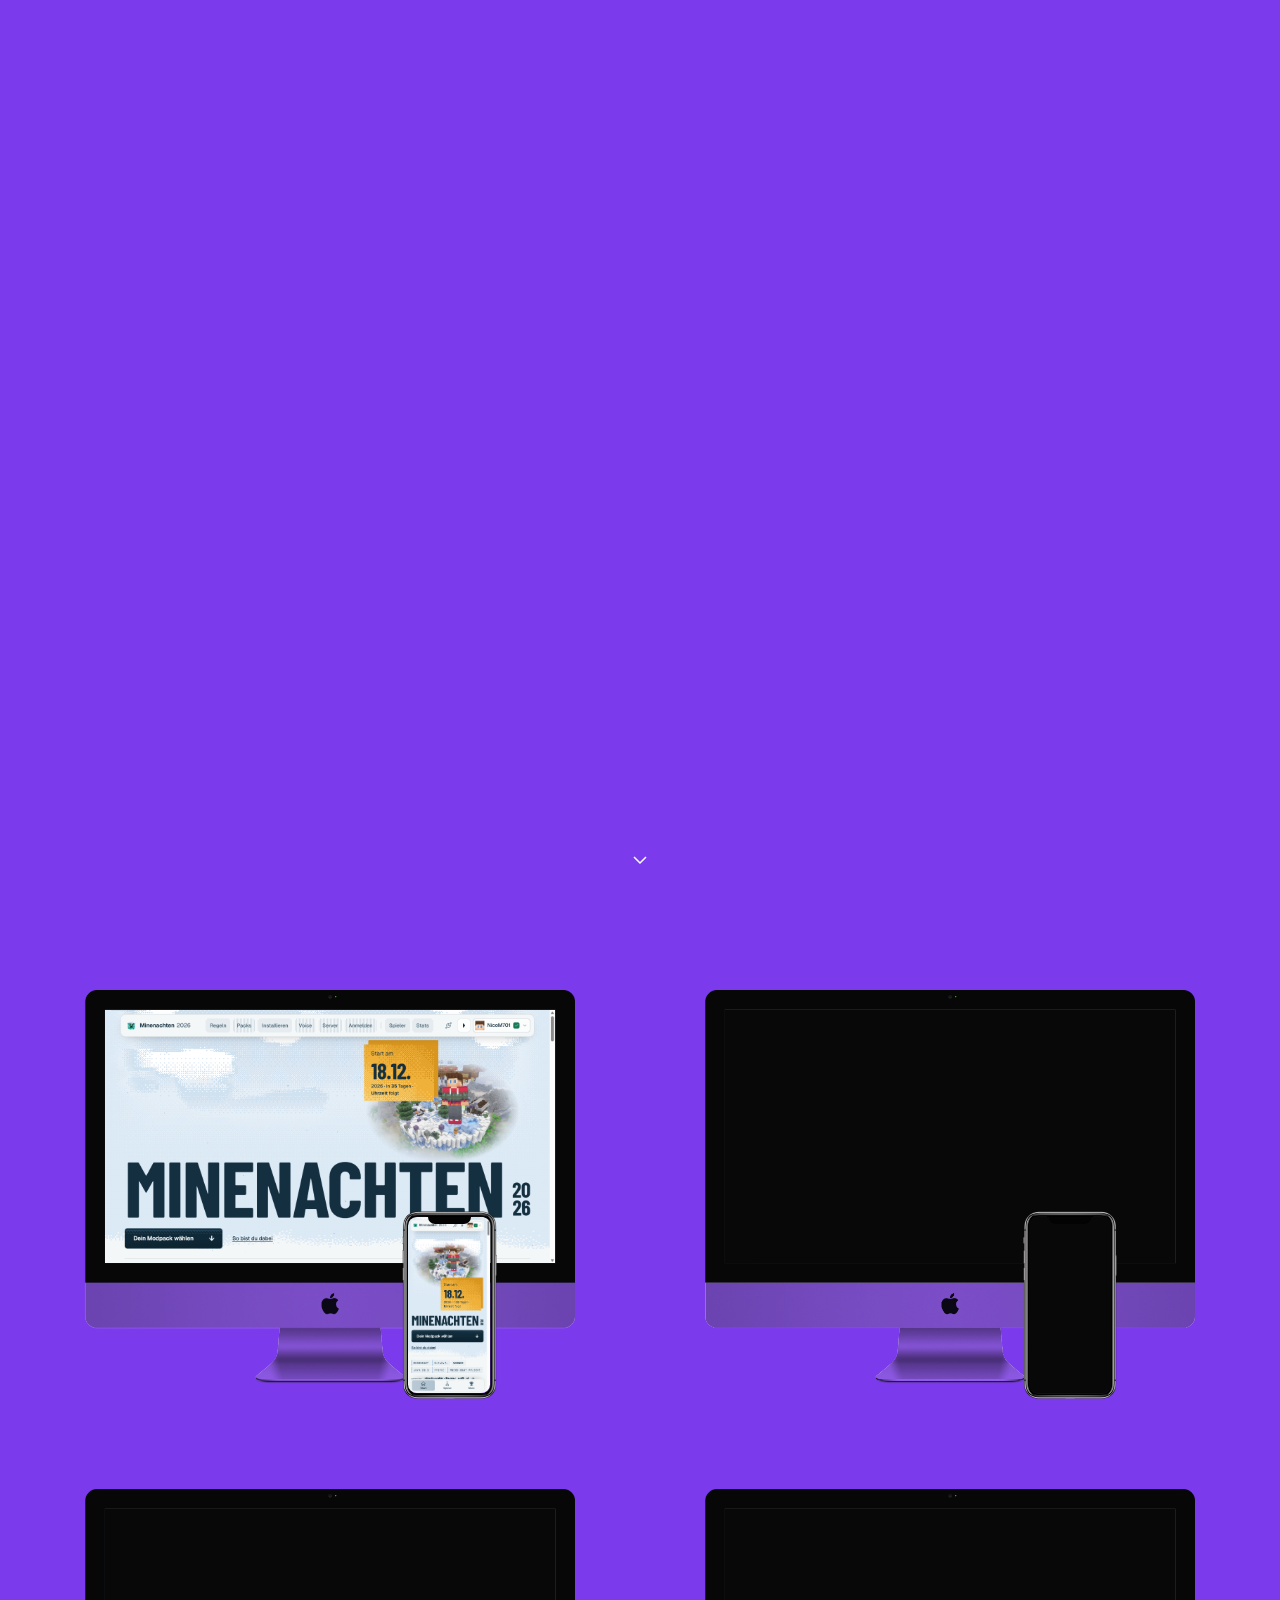
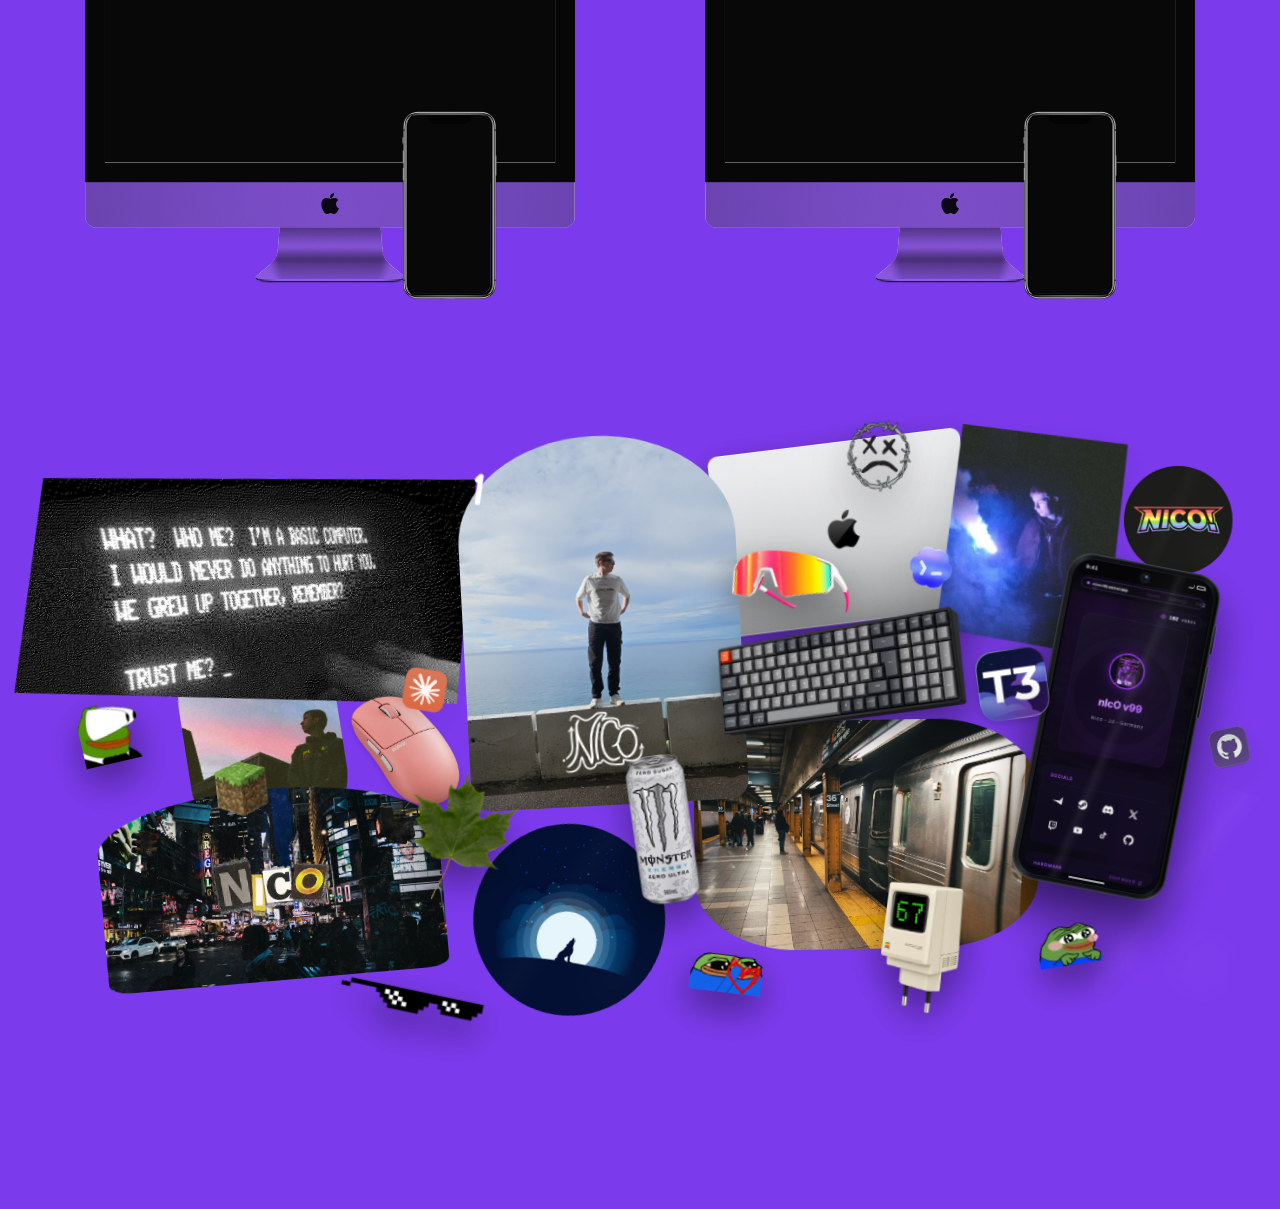
==== commit 6120dbde: "fix: squeeze scrolled ring and preload smaller collage images" ====
--- a/index.html
+++ b/index.html
@@ -1031,7 +1031,7 @@
 
       <article class="collage-item" data-id="maple-leaf" data-alpha-hit="true" style="--x: 366.52px; --y: 316.67px; --w: 136px; --r: 18deg; --z: 46;">
         <div class="asset-sticker">
-          <img loading="lazy" decoding="async" data-src="assets/collage/c436d6230b1144.png" alt="Maple leaf" draggable="false" />
+          <img loading="lazy" decoding="async" data-src="assets/collage/optimized/5cc74335cdad-v1.webp" alt="Maple leaf" draggable="false" />
         </div>
       </article>
 
@@ -1043,7 +1043,7 @@
 
       <article class="collage-item" data-id="speed-glasses" data-alpha-hit="true" style="--x: 721.29px; --y: 89.84px; --w: 126px; --r: 12deg; --z: 42;">
         <div class="asset-sticker">
-          <img loading="lazy" decoding="async" data-src="assets/collage/d6e32d36110ebf.png" alt="Rainbow sport sunglasses" draggable="false" />
+          <img loading="lazy" decoding="async" data-src="assets/collage/optimized/d81e2a40f7af-v1.webp" alt="Rainbow sport sunglasses" draggable="false" />
         </div>
       </article>
 
@@ -1061,12 +1061,12 @@
 
       <article class="collage-item" data-id="unhappy-sticker" data-alpha-hit="true" style="--x: 826.37px; --y: -55.58px; --w: 94px; --r: 10deg; --z: 70;">
         <div class="asset-sticker">
-          <img loading="lazy" decoding="async" data-src="assets/collage/52043f751c2e03.png" alt="Unhappy face sticker" draggable="false" />
+          <img loading="lazy" decoding="async" data-src="assets/collage/optimized/b5978c93097c-v1.webp" alt="Unhappy face sticker" draggable="false" />
         </div>
       </article>
       <article class="collage-item" data-id="keychron-k4" data-alpha-hit="true" style="--x: 703.33px; --y: 160.11px; --w: 258px; --r: -7deg; --z: 63;">
         <div class="asset-sticker">
-          <img loading="lazy" decoding="async" data-src="assets/collage/565a2c799c2425.png" alt="Keychron K4 ISO-DE keyboard" draggable="false" />
+          <img loading="lazy" decoding="async" data-src="assets/collage/optimized/8bd261844c4b-v1.webp" alt="Keychron K4 ISO-DE keyboard" draggable="false" />
         </div>
       </article>
 
@@ -1081,7 +1081,7 @@
               </span>
             </div>
             <div class="pixel9-shot">
-              <img loading="lazy" decoding="async" data-src="assets/nicov99-mobile.png" alt="nicov99 website mobile screenshot" draggable="false" />
+              <img loading="lazy" decoding="async" data-src="assets/collage/optimized/613dca80892f-v1.webp" alt="nicov99 website mobile screenshot" draggable="false" />
             </div>
             <div class="pixel9-camera" aria-hidden="true"></div>
             <div class="pixel9-browser" aria-hidden="true">
@@ -1095,31 +1095,31 @@
 
       <article class="collage-item" data-id="shargeek-charger" data-alpha-hit="true" style="--x: 874.84px; --y: 432.5px; --w: 80px; --r: 5deg; --z: 124;">
         <div class="asset-sticker">
-          <img loading="lazy" decoding="async" data-src="assets/collage/594e8f33115ebd.png" alt="Retro charger with 67 display" draggable="false" />
+          <img loading="lazy" decoding="async" data-src="assets/collage/optimized/8386b342e455-v1.webp" alt="Retro charger with 67 display" draggable="false" />
         </div>
       </article>
 
       <article class="collage-item" data-id="aluminum-can" data-alpha-hit="true" style="--x: 597.9px; --y: 299.57px; --w: 102px; --r: -8deg; --z: 41;">
         <div class="asset-sticker">
-          <img loading="lazy" decoding="async" data-src="assets/monster-ultra.png" alt="Monster Energy Zero Ultra" draggable="false" />
+          <img loading="lazy" decoding="async" data-src="assets/collage/optimized/a691ed647a74-v1.webp" alt="Monster Energy Zero Ultra" draggable="false" />
         </div>
       </article>
 
       <article class="collage-item" data-id="claude" data-alpha-hit="true" style="--x: 378.51px; --y: 207.93px; --w: 50px; --r: 10deg; --z: 171;">
         <div class="asset-logo-card">
-          <img loading="lazy" decoding="async" data-src="assets/collage/9c8c9590069c43.png" alt="Claude logo" draggable="false" />
+          <img loading="lazy" decoding="async" data-src="assets/collage/optimized/afcf99a82982-v1.webp" alt="Claude logo" draggable="false" />
         </div>
       </article>
 
       <article class="collage-item" data-id="codex" data-alpha-hit="true" style="--x: 901.52px; --y: 82.99px; --w: 48px; --r: 0deg; --z: 128;">
         <div class="asset-logo-card">
-          <img loading="lazy" decoding="async" data-src="assets/collage/804fe8a65126d0.png" alt="Codex logo" draggable="false" />
+          <img loading="lazy" decoding="async" data-src="assets/collage/optimized/9d4419b95554-v1.webp" alt="Codex logo" draggable="false" />
         </div>
       </article>
 
       <a class="collage-item" data-id="github" data-alpha-hit="true" href="https://github.com/NicoM701" draggable="false" style="--x: 1210px; --y: 268px; --w: 48px; --r: -12deg; --z: 132;">
         <div class="asset-logo-card">
-          <img loading="lazy" decoding="async" data-src="assets/collage/60571a5e3e2017.png" alt="GitHub logo" draggable="false" />
+          <img loading="lazy" decoding="async" data-src="assets/collage/optimized/2b723ddc4f98-v1.webp" alt="GitHub logo" draggable="false" />
         </div>
       </a>
 
@@ -1131,7 +1131,7 @@
 
       <article class="collage-item" data-id="pixel-eyes" data-alpha-hit="true" style="--x: 309.71px; --y: 507.33px; --w: 164px; --r: 12deg; --z: 41;">
         <div class="asset-sticker">
-          <img loading="lazy" decoding="async" data-src="assets/collage/19cbb2ad118509.png" alt="Pixel eyes" draggable="false" />
+          <img loading="lazy" decoding="async" data-src="assets/collage/optimized/6d0a1fd1afc8-v1.webp" alt="Pixel eyes" draggable="false" />
         </div>
       </article>
 
@@ -1164,13 +1164,13 @@
 
       <article class="collage-item" data-id="signature-nico" data-alpha-hit="true" style="--x: 542.02px; --y: 253.16px; --w: 90px; --r: -5deg; --z: 65;">
         <div class="asset-sticker">
-          <img loading="lazy" decoding="async" data-src="assets/collage/fdebd3a2b97607.png" alt="Nico signature" draggable="false" />
+          <img loading="lazy" decoding="async" data-src="assets/collage/optimized/43ce723c3098-v1.webp" alt="Nico signature" draggable="false" />
         </div>
       </article>
 
       <article class="collage-item" data-id="drop-pb" data-alpha-hit="true" style="--x: 938.22px; --y: -35.77px; --w: 184px; --r: 4deg; --z: 41;">
         <div class="asset-sticker shape-cut" style="--ratio: 1080 / 1350; --fit: cover;">
-          <img loading="lazy" decoding="async" data-src="assets/collage/70e4bc7780a3d6.png" alt="PB.png" draggable="false" />
+          <img loading="lazy" decoding="async" data-src="assets/collage/optimized/55a561475de0-v1.webp" alt="PB.png" draggable="false" />
         </div>
       </article>
 
@@ -1182,17 +1182,17 @@
 
       <article class="collage-item" data-id="drop-hcwoavvwuaaeuxs" style="--x: 156.02px; --y: 181.24px; --w: 162px; --r: -9deg; --z: 1;">
         <div class="image-card shape-squircle" style="--ratio: 1080 / 1350; --fit: cover; --pos: center; --gloss: 0.08;">
-          <img loading="lazy" decoding="async" data-src="assets/jackboys-look.jpg" alt="Nico in Jackboys look" draggable="false" />
+          <img loading="lazy" decoding="async" data-src="assets/collage/optimized/8b3f31214f6d-v1.webp" alt="Nico in Jackboys look" draggable="false" />
         </div>
       </article>
       <article class="collage-item" data-id="t3-code-nightly" data-alpha-hit="true" style="--x: 974px; --y: 191px; --w: 72px; --r: -8deg; --z: 132;">
-        <div class="asset-sticker"><img loading="lazy" decoding="async" data-src="assets/t3-code-nightly-v1.png" alt="T3 Code Nightly" draggable="false" style="filter: drop-shadow(0 3px 5px rgb(0 0 0 / .18));" /></div>
+        <div class="asset-sticker"><img loading="lazy" decoding="async" data-src="assets/collage/optimized/23874b8abfd2-v1.webp" alt="T3 Code Nightly" draggable="false" style="filter: drop-shadow(0 3px 5px rgb(0 0 0 / .18));" /></div>
       </article>
       <article class="collage-item" data-id="pulsar-mouse" data-alpha-hit="true" style="--x: 303.28px; --y: 238.37px; --w: 172px; --r: 0deg; --z: 45;">
-        <div class="asset-sticker"><img loading="lazy" decoding="async" data-src="assets/pulsar-perspective.png" alt="Pulsar X2 CrazyLight Mini Sunset Haze" draggable="false" /></div>
+        <div class="asset-sticker"><img loading="lazy" decoding="async" data-src="assets/collage/optimized/5886cab54370-v1.webp" alt="Pulsar X2 CrazyLight Mini Sunset Haze" draggable="false" /></div>
       </article>
       <article class="collage-item" data-id="drop-macbook-pro-silver" data-alpha-hit="true" style="--x: 704.52px; --y: -22.62px; --w: 262px; --r: -7deg; --z: 36;">
-        <div class="asset-sticker"><img loading="lazy" decoding="async" data-src="assets/macbook-pro-silver.png" alt="MacBook Pro Silver" draggable="false" /></div>
+        <div class="asset-sticker"><img loading="lazy" decoding="async" data-src="assets/collage/optimized/6f218476dc01-v1.webp" alt="MacBook Pro Silver" draggable="false" /></div>
       </article>
     </section>
   </main>
@@ -1529,8 +1529,8 @@
     })();
   </script>
 <script src="portfolio-config.js?v=6"></script>
-<script src="portfolio.js?v=13"></script>
-<script src="softbody.js?v=13"></script>
+<script src="portfolio.js?v=14"></script>
+<script src="softbody.js?v=14"></script>
 
 </body>
 </html>
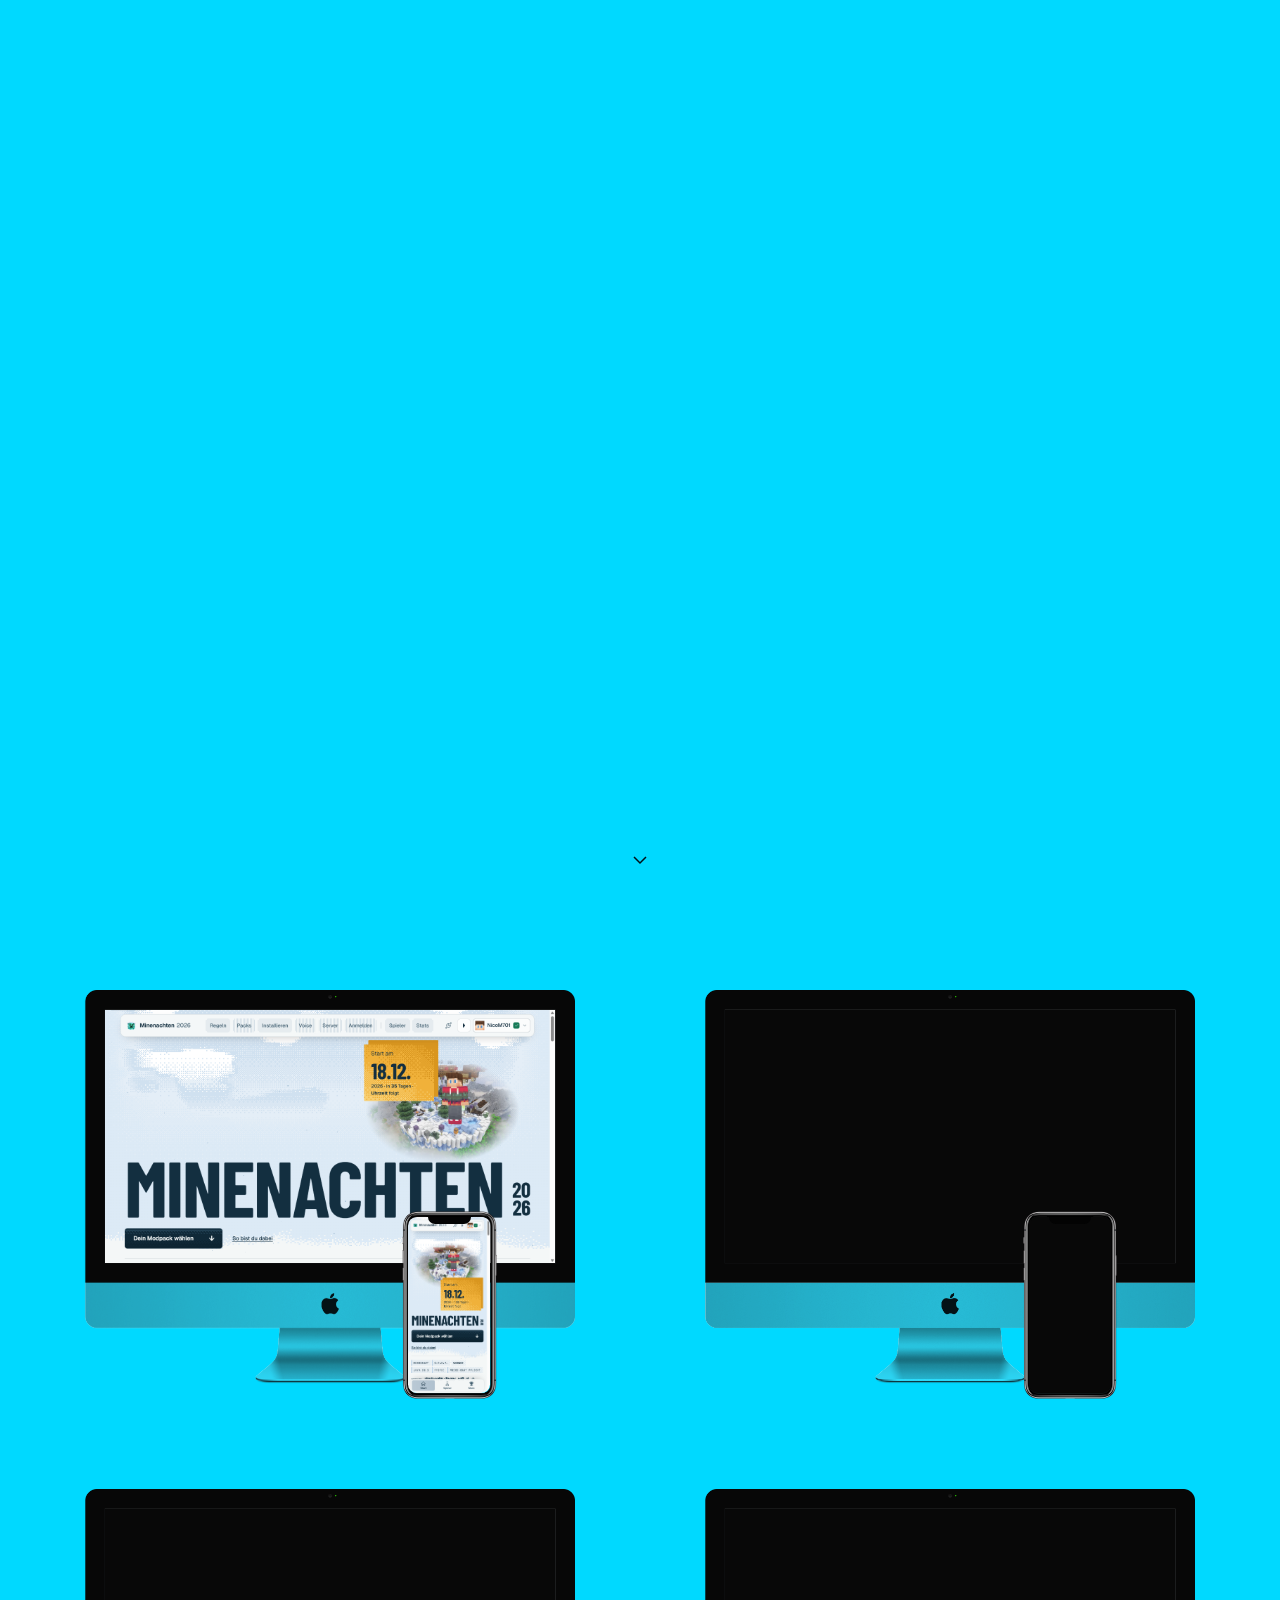
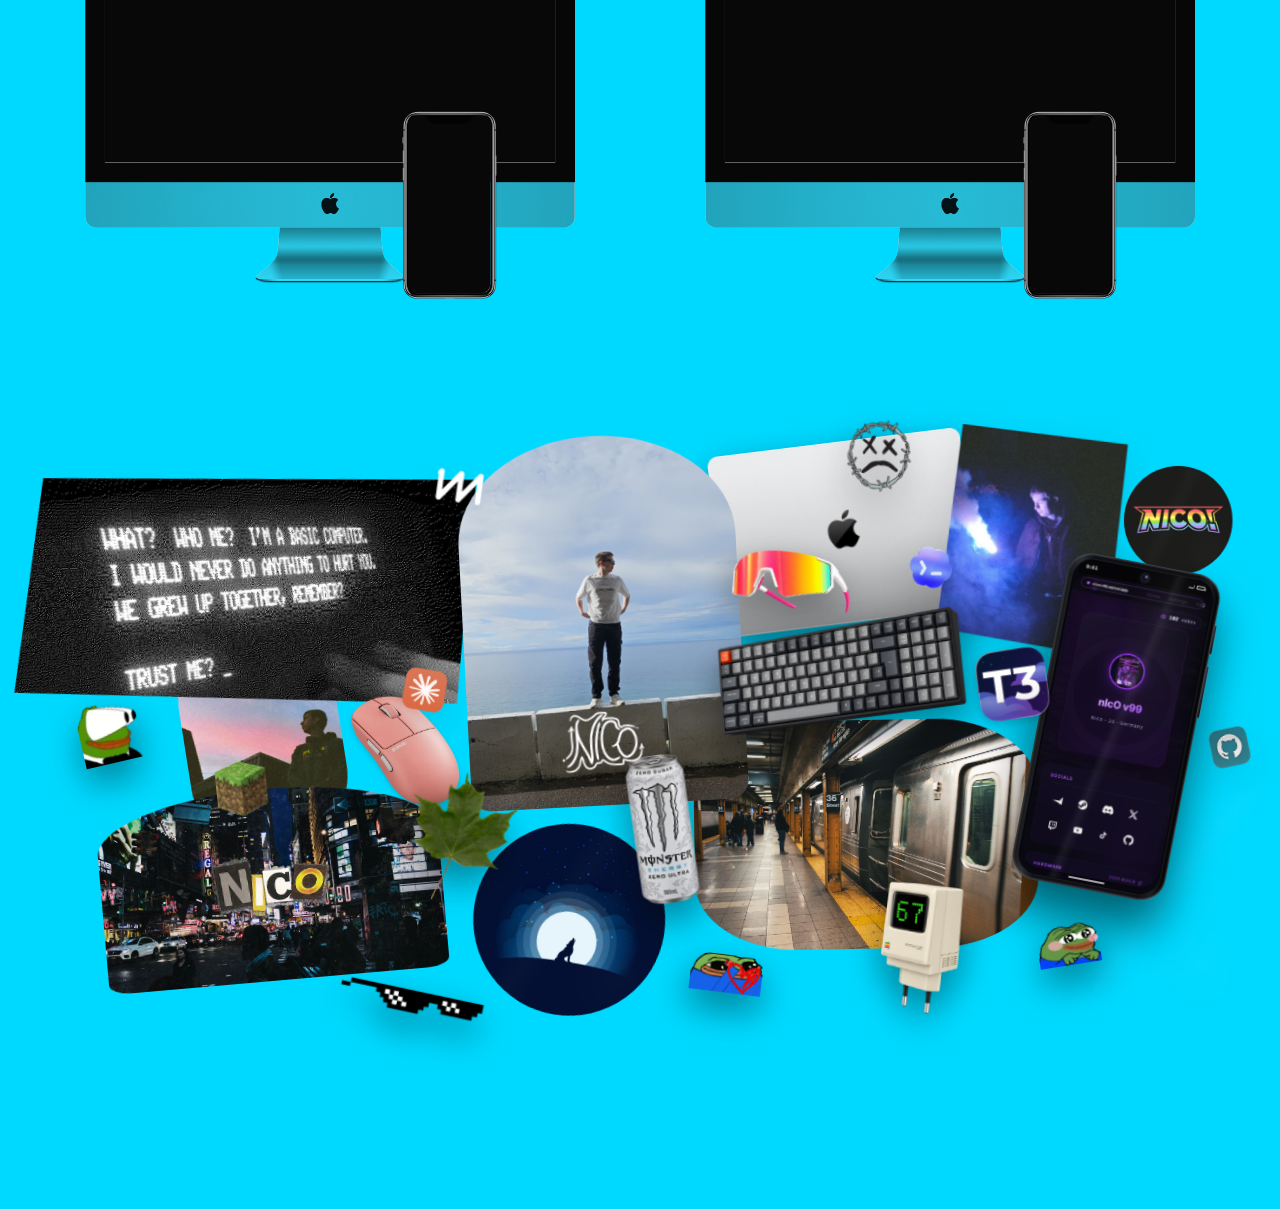
==== commit 95ae0d4f: "fix: accelerate deep-pressure pops and draw fragments over mockups" ====
--- a/index.html
+++ b/index.html
@@ -997,7 +997,7 @@
       filter: brightness(0) invert(1) !important;
     }
   </style>
-<link rel="stylesheet" href="portfolio.css?v=13" />
+<link rel="stylesheet" href="portfolio.css?v=15" />
 </head>
 <body>
   <section id="ball-playground" class="ball-playground" aria-label="Interaktiver Textball">
@@ -1530,7 +1530,7 @@
   </script>
 <script src="portfolio-config.js?v=6"></script>
 <script src="portfolio.js?v=14"></script>
-<script src="softbody.js?v=14"></script>
+<script src="softbody.js?v=15"></script>
 
 </body>
 </html>
--- a/portfolio.css
+++ b/portfolio.css
@@ -48,3 +48,5 @@
   html { scroll-behavior: auto; }
   .device.desktop::after, .scroll-cue { transition: none; }
 }
+
+.text-burst { position: fixed; inset: 0; width: 100vw; height: 100dvh; pointer-events: none; z-index: 1000; }
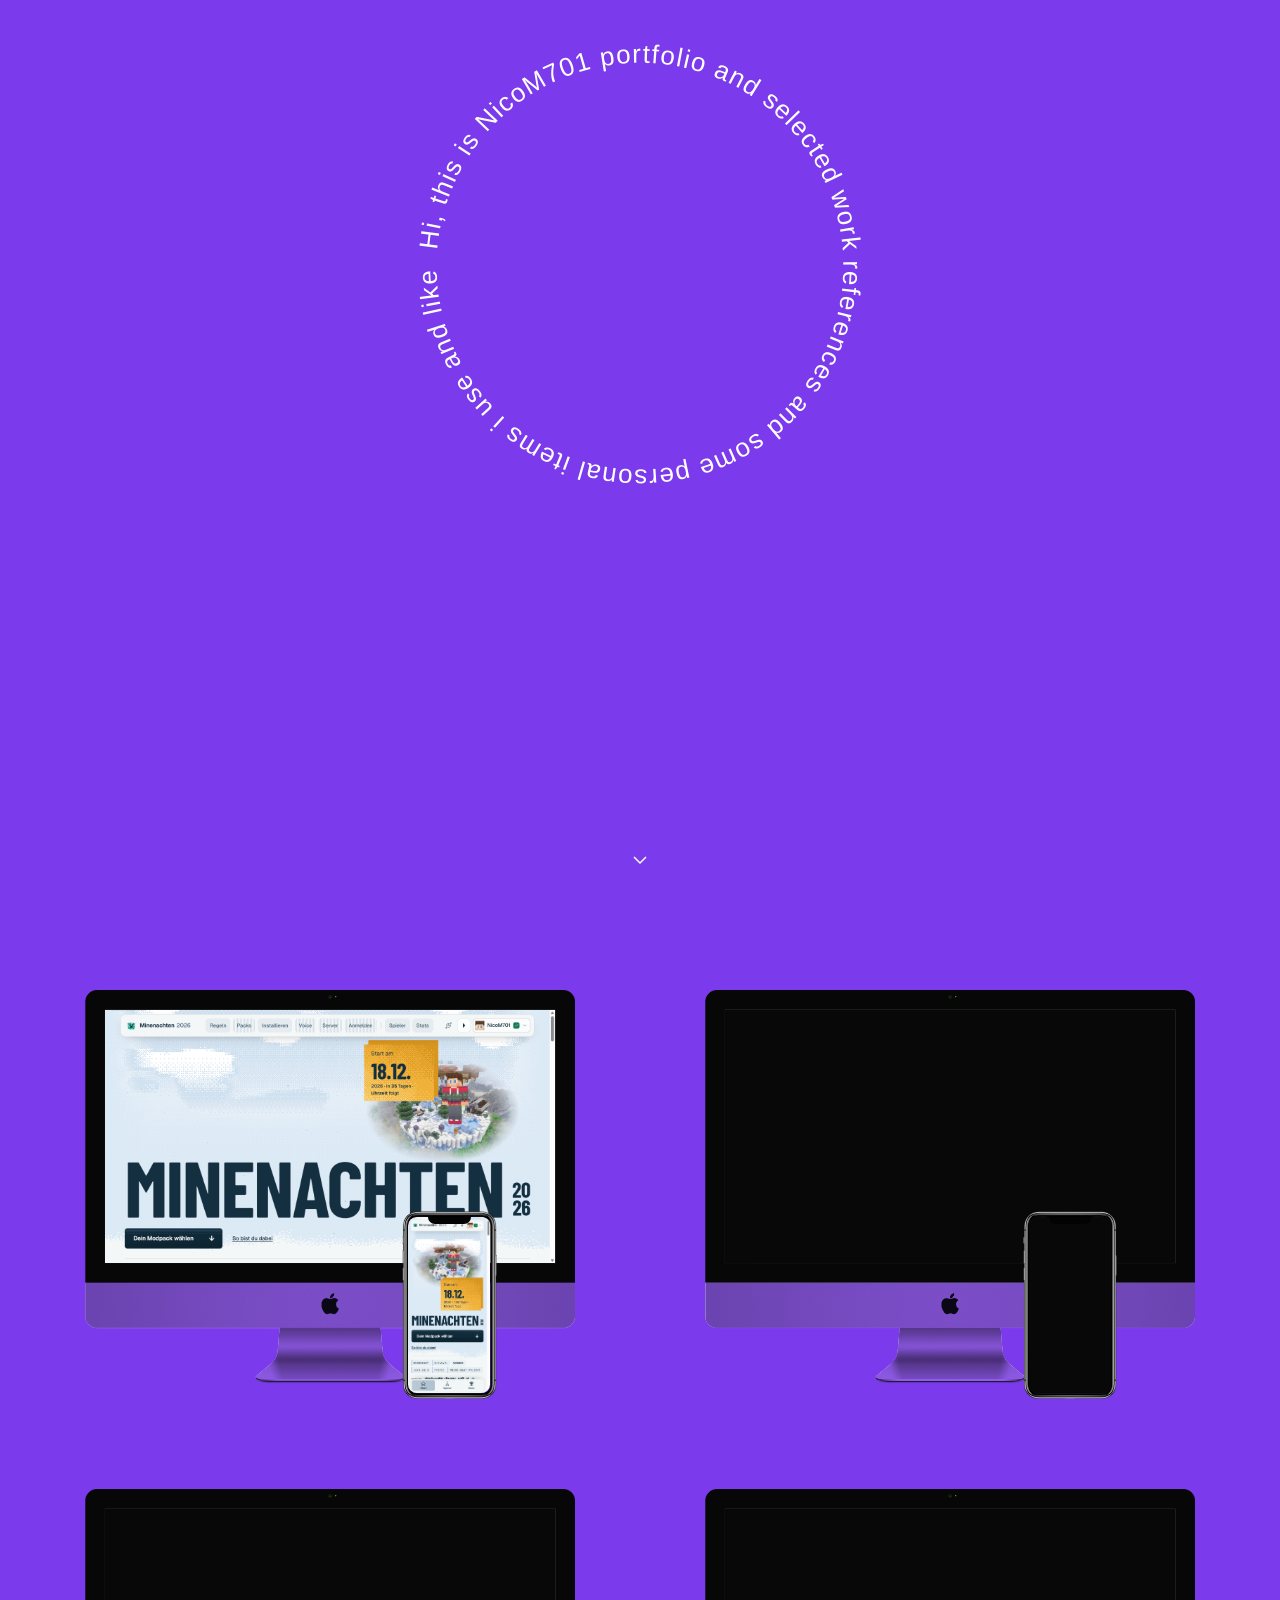
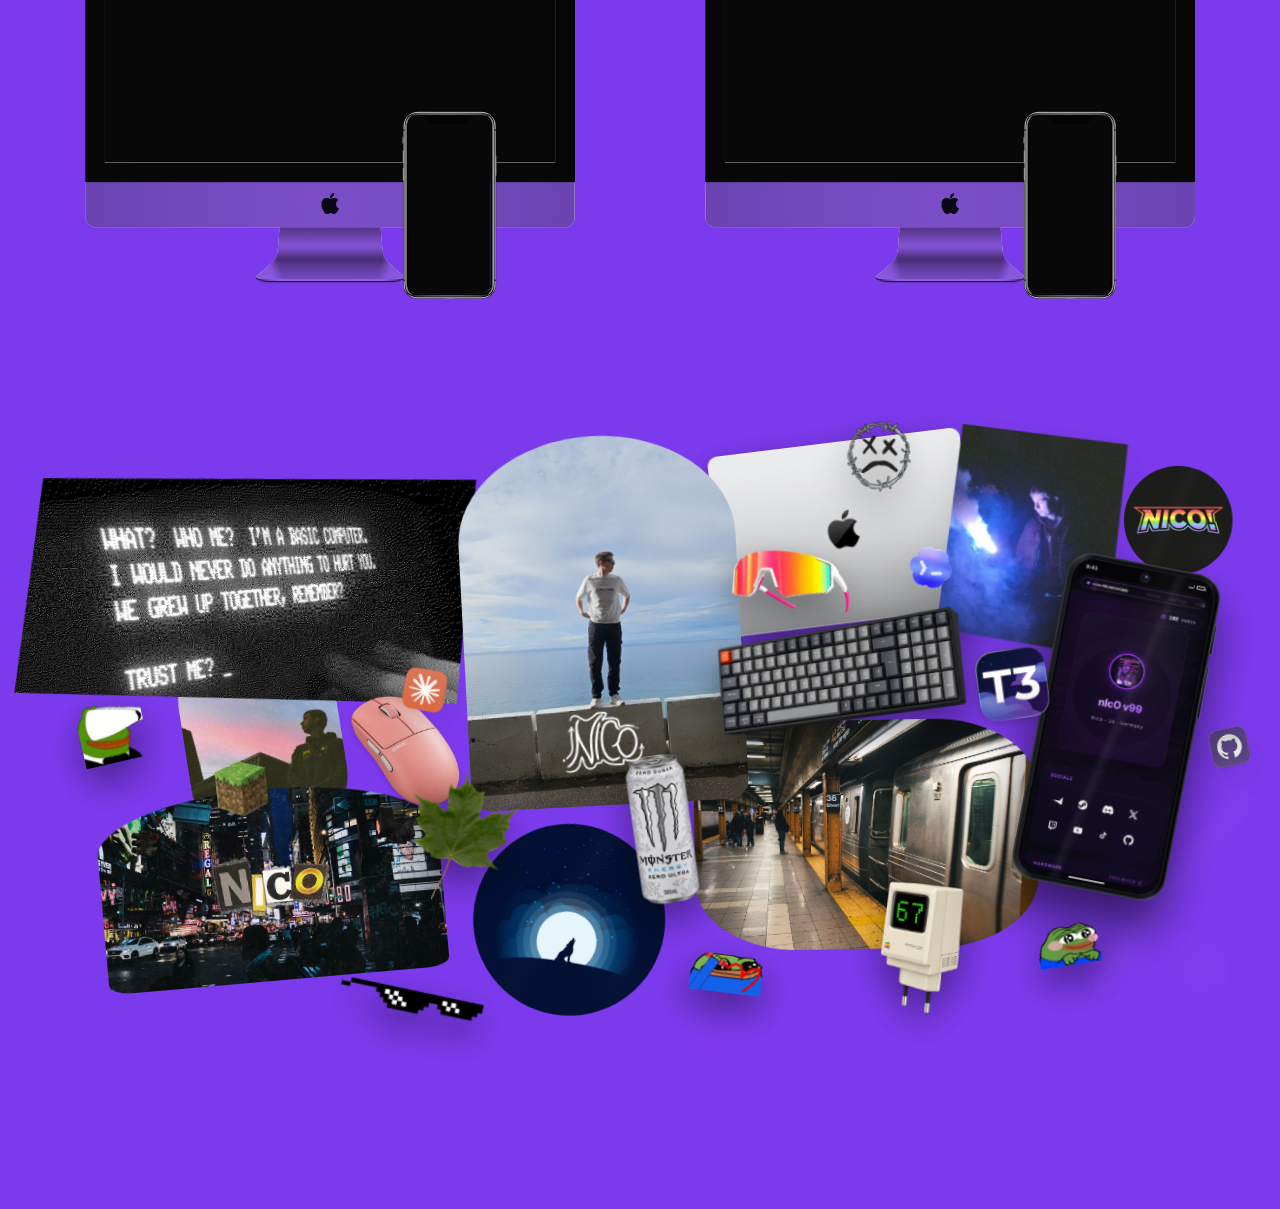
==== commit 28d5b0a4: "fix: render respawned ring on main canvas after bursts" ====
--- a/index.html
+++ b/index.html
@@ -1530,7 +1530,7 @@
   </script>
 <script src="portfolio-config.js?v=6"></script>
 <script src="portfolio.js?v=14"></script>
-<script src="softbody.js?v=15"></script>
+<script src="softbody.js?v=16"></script>
 
 </body>
 </html>
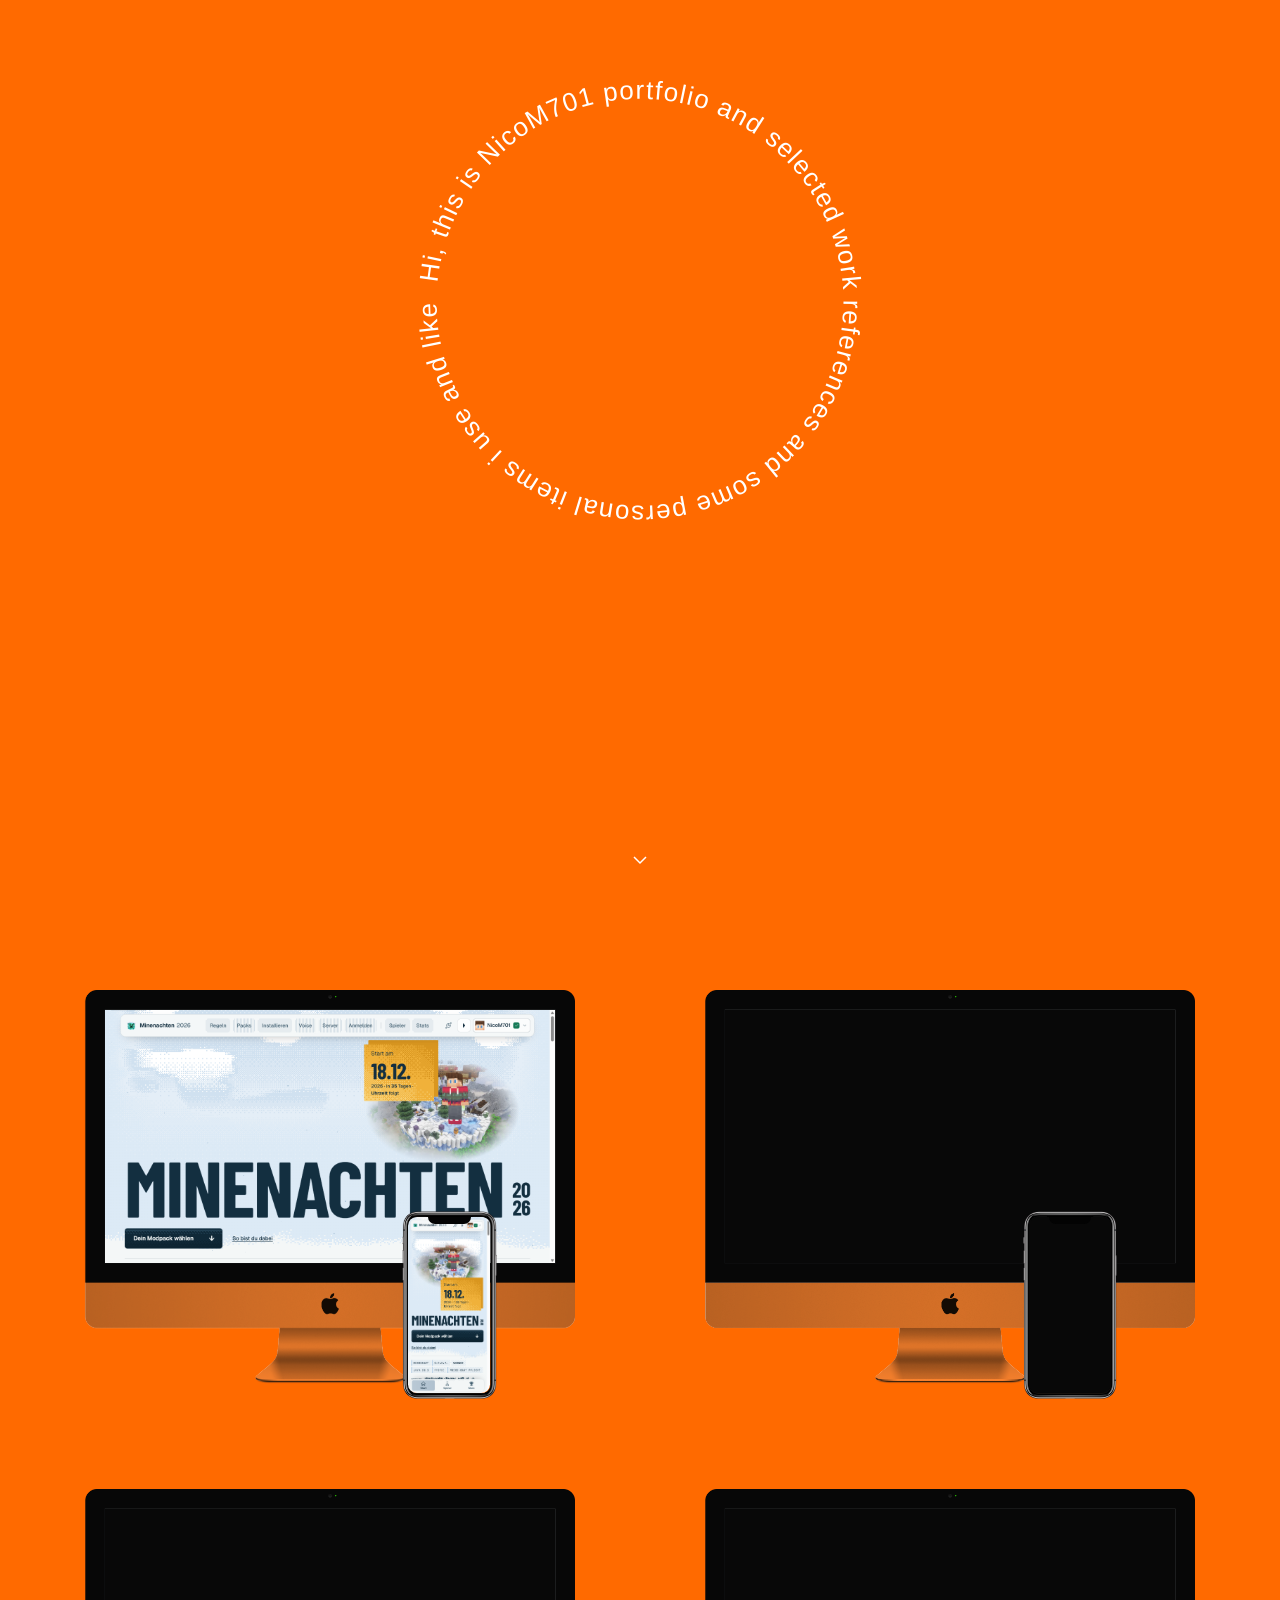
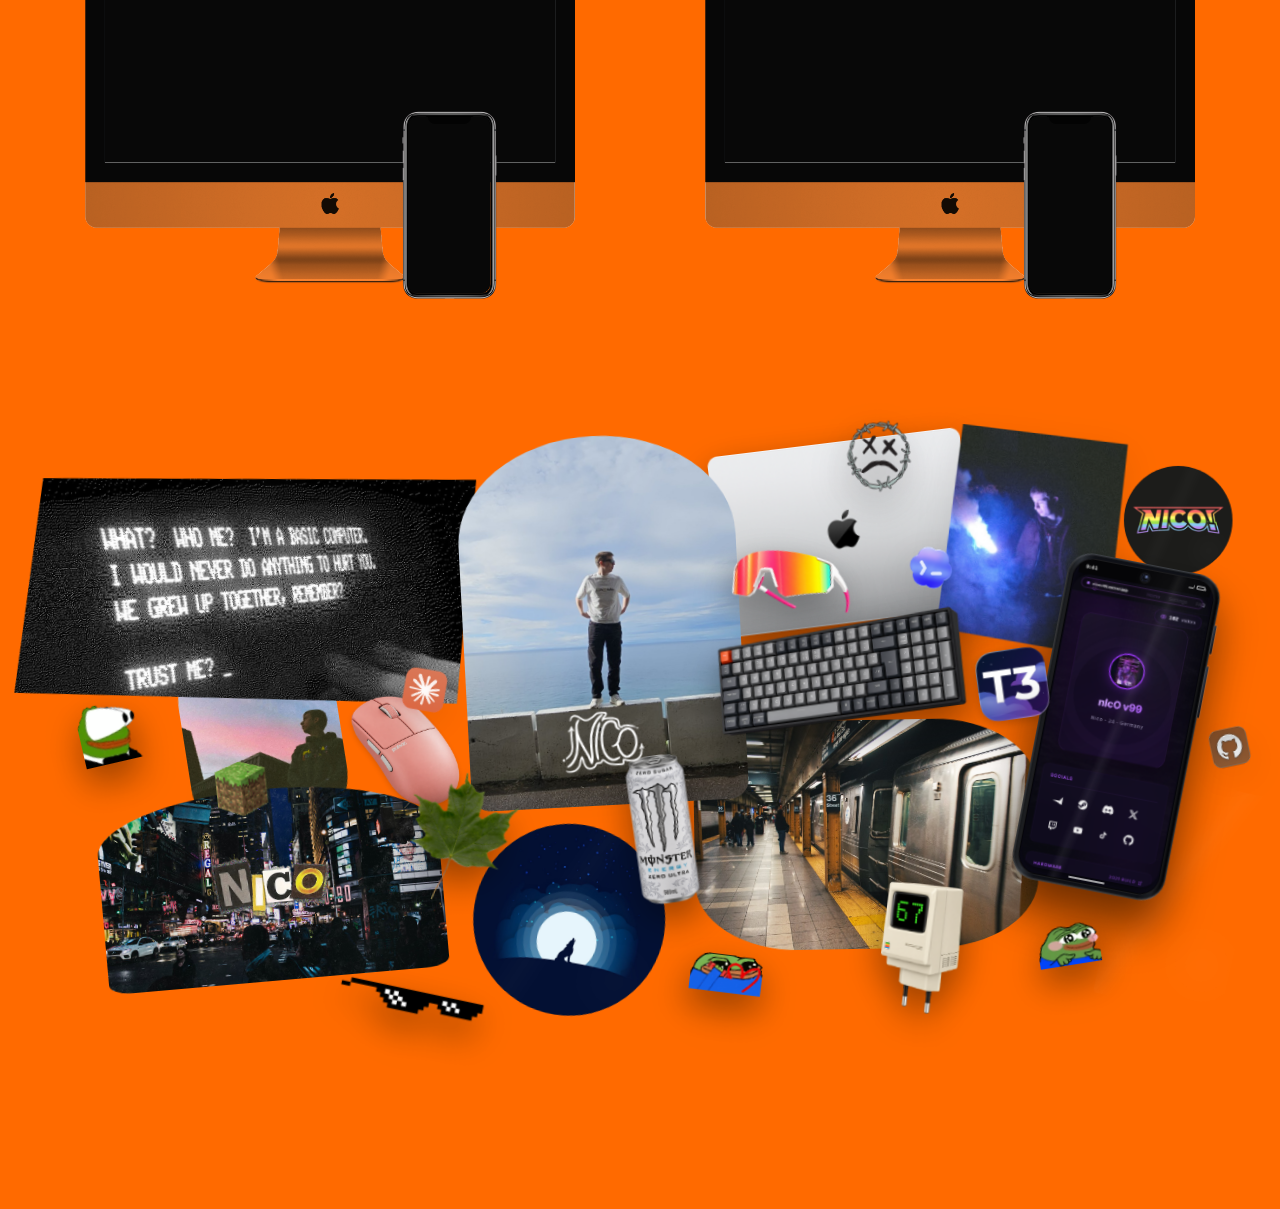
==== commit 85597783: "fix: preserve drag fling grace before popping" ====
--- a/index.html
+++ b/index.html
@@ -1530,7 +1530,7 @@
   </script>
 <script src="portfolio-config.js?v=6"></script>
 <script src="portfolio.js?v=14"></script>
-<script src="softbody.js?v=16"></script>
+<script src="softbody.js?v=17"></script>
 
 </body>
 </html>
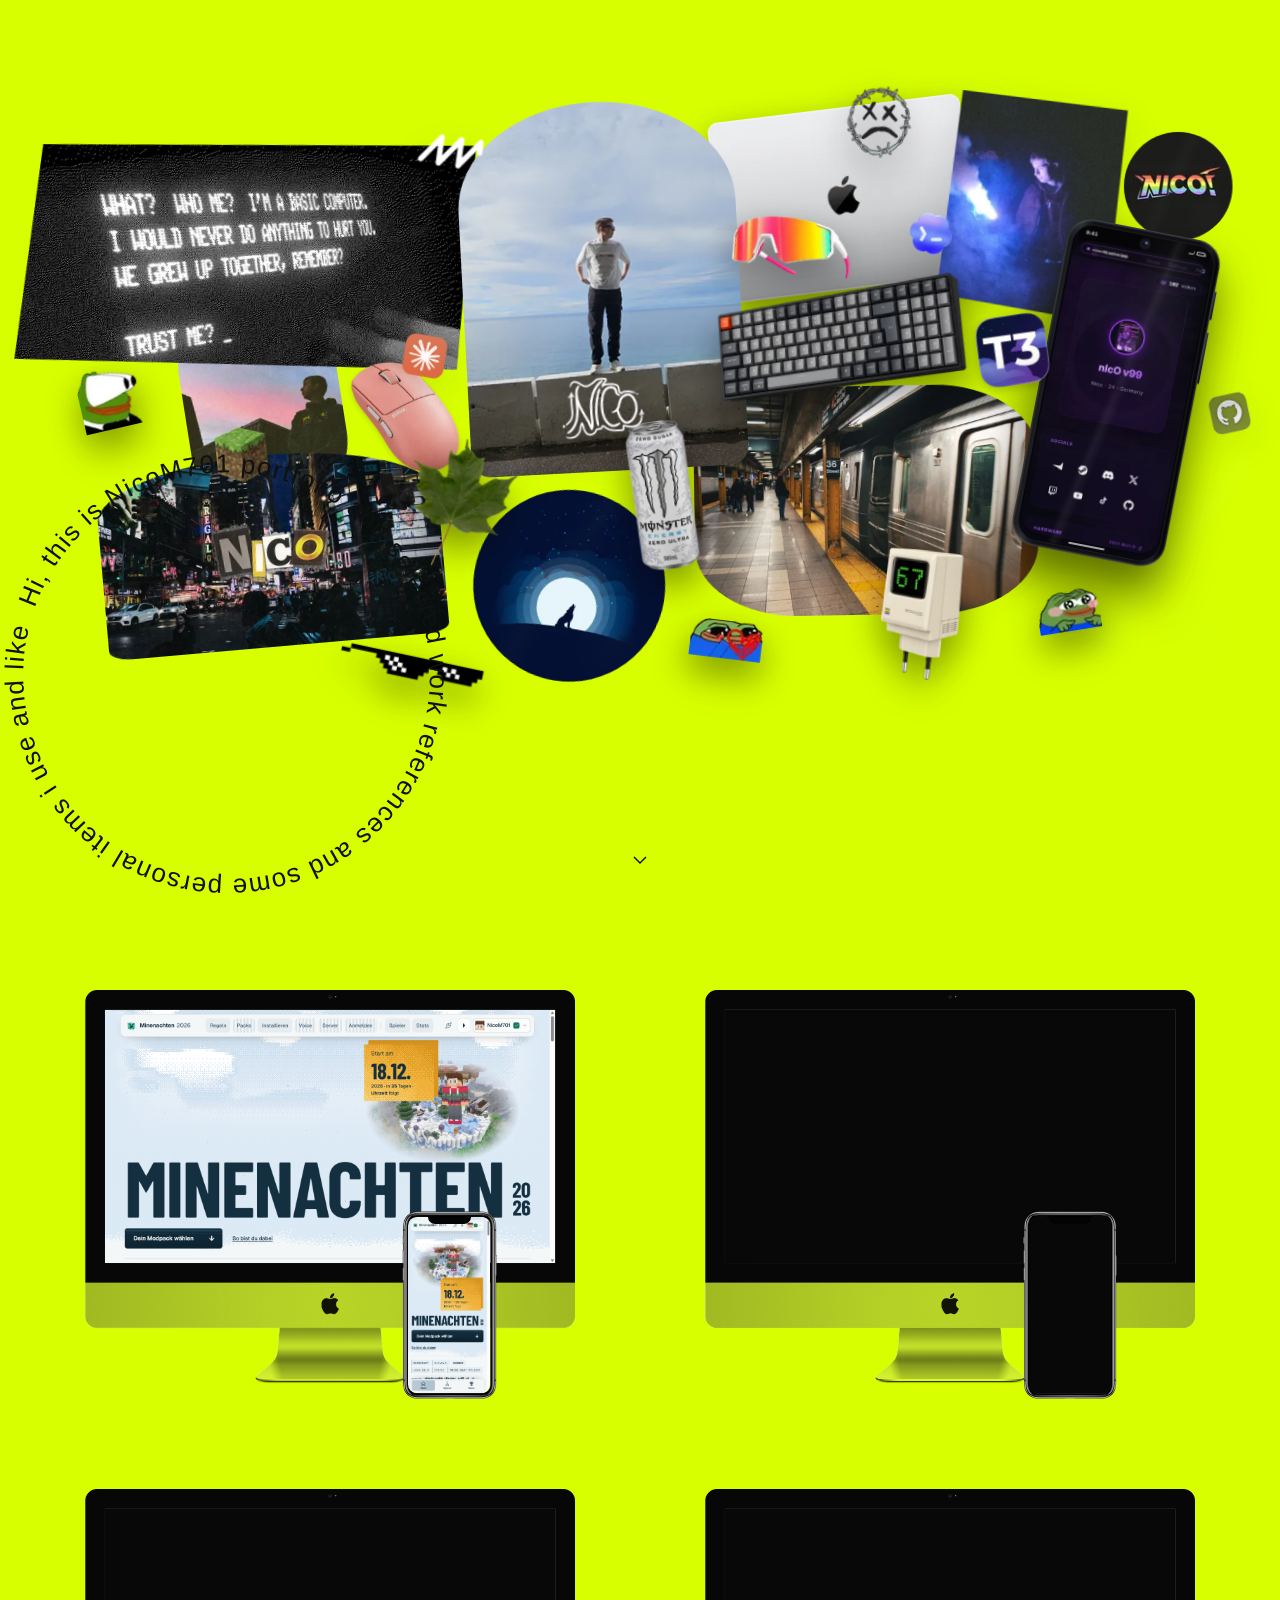
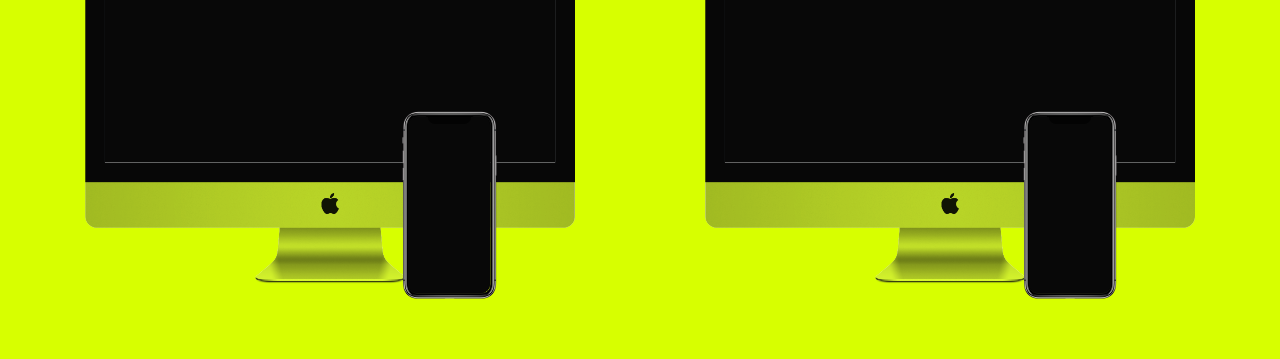
==== commit e28859ce: "Move collage into hero and optimize its media" ====
--- a/index.html
+++ b/index.html
@@ -997,76 +997,71 @@
       filter: brightness(0) invert(1) !important;
     }
   </style>
-<link rel="stylesheet" href="portfolio.css?v=15" />
+<link rel="stylesheet" href="portfolio.css?v=16" />
 </head>
 <body>
   <section id="ball-playground" class="ball-playground" aria-label="Interaktiver Textball">
-    <canvas id="softbody" tabindex="0" aria-label="Textball: ziehen und werfen, gegen einen Rand dr?cken zum Zerplatzen, Leertaste f?r Neustart"></canvas>
-    <div id="ball-hit-target" aria-hidden="true"></div>
-    <a class="scroll-cue" href="#reference-page-1" aria-label="Zu den Website-Referenzen"><svg viewBox="0 0 24 24" aria-hidden="true"><path d="m6 9 6 6 6-6" /></svg></a>
-  </section>
-  <section id="references" aria-label="Website-Referenzen"></section>
-<main id="about" class="page" aria-label="&#220;ber mich">
+    <div id="about" class="page" aria-label="&#220;ber mich">
     <p class="sr-only">Drag any collage item to rearrange the moodboard.</p>
 
     <section class="moodboard" id="moodboard" aria-label="Collage canvas">
       <!-- Replace the inside of any card with an img or video later. Keep the data-id values unique. -->
       <article class="collage-item" data-id="quote-poster" style="--x: -20.91px; --y: 11.11px; --w: 480px; --r: -1deg; --z: 6;">
         <div class="image-card shape-cut" style="--ratio: 2 / 1; --pos: 50% 49%; --gloss: 0.05; --fit: cover;">
-          <img loading="lazy" decoding="async" data-src="assets/inspo-quote-collage.jpg" alt="Black and white inspiration poster" draggable="false" />
+          <img decoding="async" src="assets/collage/optimized/inspo-quote-collage-hero-v1.webp" alt="Black and white inspiration poster" draggable="false" />
         </div>
       </article>
 
       <article class="collage-item" data-id="madeira-photo" style="--x: 442.88px; --y: -29.05px; --w: 286px; --r: -3deg; --z: 37;">
         <div class="image-card shape-arch" style="--ratio: 3 / 4; --pos: 50% 52%; --gloss: 0.16;">
-          <img loading="lazy" decoding="async" data-src="assets/madeira-collage.jpg" alt="Madeira portrait by the ocean" draggable="false" />
+          <img decoding="async" src="assets/collage/optimized/madeira-collage-hero-v1.webp" alt="Madeira portrait by the ocean" draggable="false" />
         </div>
       </article>
 
       <a class="collage-item" data-id="discord-pride" href="https://discord.com/users/321668335311781889" draggable="false" style="--x: 1124.89px; --y: 2.44px; --w: 112px; --r: 0deg; --z: 95;">
         <div class="image-card shape-circle" style="--ratio: 1 / 1; --fit: cover; --pos: center; --gloss: 0.08;">
-          <img loading="lazy" decoding="async" data-src="assets/discord-pride-collage.gif" alt="Animated profile image" draggable="false" />
+          <img decoding="async" src="assets/collage/optimized/discord-pride-collage-hero-v1.webp" alt="Animated profile image" draggable="false" />
         </div>
       </a>
 
       <article class="collage-item" data-id="maple-leaf" data-alpha-hit="true" style="--x: 366.52px; --y: 316.67px; --w: 136px; --r: 18deg; --z: 46;">
         <div class="asset-sticker">
-          <img loading="lazy" decoding="async" data-src="assets/collage/optimized/5cc74335cdad-v1.webp" alt="Maple leaf" draggable="false" />
+          <img decoding="async" src="assets/collage/optimized/5cc74335cdad-hero-v1.webp" alt="Maple leaf" draggable="false" />
         </div>
       </article>
 
       <article class="collage-item" data-id="nico-times" style="--x: 69.61px; --y: 334.76px; --w: 352px; --r: -5deg; --z: 11;">
         <div class="image-card shape-arch" style="--ratio: 16 / 9; --pos: 48% 48%; --gloss: 0.12;">
-          <img loading="lazy" decoding="async" data-src="assets/nico-times-square-collage.jpg" alt="NICO Times Square graphic" draggable="false" />
+          <img decoding="async" src="assets/collage/optimized/nico-times-square-collage-hero-v1.webp" alt="NICO Times Square graphic" draggable="false" />
         </div>
       </article>
 
       <article class="collage-item" data-id="speed-glasses" data-alpha-hit="true" style="--x: 721.29px; --y: 89.84px; --w: 126px; --r: 12deg; --z: 42;">
         <div class="asset-sticker">
-          <img loading="lazy" decoding="async" data-src="assets/collage/optimized/d81e2a40f7af-v1.webp" alt="Rainbow sport sunglasses" draggable="false" />
+          <img decoding="async" src="assets/collage/optimized/d81e2a40f7af-hero-v1.webp" alt="Rainbow sport sunglasses" draggable="false" />
         </div>
       </article>
 
       <article class="collage-item" data-id="subway-photo" style="--x: 682.23px; --y: 263.91px; --w: 354px; --r: -1deg; --z: 16;">
         <div class="image-card shape-squircle" style="--ratio: 3 / 2; --pos: 54% 50%; --gloss: 0.08;">
-          <img loading="lazy" decoding="async" data-src="assets/nyc-subway-collage.jpg" alt="New York subway platform" draggable="false" />
+          <img decoding="async" src="assets/collage/optimized/nyc-subway-collage-hero-v1.webp" alt="New York subway platform" draggable="false" />
         </div>
       </article>
 
       <article class="collage-item" data-id="wolf-illustration" style="--x: 453.77px; --y: 371.46px; --w: 198px; --r: 9deg; --z: 20;">
         <div class="image-card shape-circle" style="--ratio: 1 / 1; --pos: 50% 50%; --gloss: 0.06;">
-          <img loading="lazy" decoding="async" data-src="assets/wolf-square-collage.jpg" alt="Wolf moon illustration" draggable="false" />
+          <img decoding="async" src="assets/collage/optimized/wolf-square-collage-hero-v1.webp" alt="Wolf moon illustration" draggable="false" />
         </div>
       </article>
 
       <article class="collage-item" data-id="unhappy-sticker" data-alpha-hit="true" style="--x: 826.37px; --y: -55.58px; --w: 94px; --r: 10deg; --z: 70;">
         <div class="asset-sticker">
-          <img loading="lazy" decoding="async" data-src="assets/collage/optimized/b5978c93097c-v1.webp" alt="Unhappy face sticker" draggable="false" />
+          <img decoding="async" src="assets/collage/optimized/b5978c93097c-hero-v1.webp" alt="Unhappy face sticker" draggable="false" />
         </div>
       </article>
       <article class="collage-item" data-id="keychron-k4" data-alpha-hit="true" style="--x: 703.33px; --y: 160.11px; --w: 258px; --r: -7deg; --z: 63;">
         <div class="asset-sticker">
-          <img loading="lazy" decoding="async" data-src="assets/collage/optimized/8bd261844c4b-v1.webp" alt="Keychron K4 ISO-DE keyboard" draggable="false" />
+          <img decoding="async" src="assets/collage/optimized/8bd261844c4b-hero-v1.webp" alt="Keychron K4 ISO-DE keyboard" draggable="false" />
         </div>
       </article>
 
@@ -1081,7 +1076,7 @@
               </span>
             </div>
             <div class="pixel9-shot">
-              <img loading="lazy" decoding="async" data-src="assets/collage/optimized/613dca80892f-v1.webp" alt="nicov99 website mobile screenshot" draggable="false" />
+              <img decoding="async" src="assets/collage/optimized/613dca80892f-hero-v1.webp" alt="nicov99 website mobile screenshot" draggable="false" />
             </div>
             <div class="pixel9-camera" aria-hidden="true"></div>
             <div class="pixel9-browser" aria-hidden="true">
@@ -1095,43 +1090,43 @@
 
       <article class="collage-item" data-id="shargeek-charger" data-alpha-hit="true" style="--x: 874.84px; --y: 432.5px; --w: 80px; --r: 5deg; --z: 124;">
         <div class="asset-sticker">
-          <img loading="lazy" decoding="async" data-src="assets/collage/optimized/8386b342e455-v1.webp" alt="Retro charger with 67 display" draggable="false" />
+          <img decoding="async" src="assets/collage/optimized/8386b342e455-hero-v1.webp" alt="Retro charger with 67 display" draggable="false" />
         </div>
       </article>
 
       <article class="collage-item" data-id="aluminum-can" data-alpha-hit="true" style="--x: 597.9px; --y: 299.57px; --w: 102px; --r: -8deg; --z: 41;">
         <div class="asset-sticker">
-          <img loading="lazy" decoding="async" data-src="assets/collage/optimized/a691ed647a74-v1.webp" alt="Monster Energy Zero Ultra" draggable="false" />
+          <img decoding="async" src="assets/collage/optimized/a691ed647a74-hero-v1.webp" alt="Monster Energy Zero Ultra" draggable="false" />
         </div>
       </article>
 
       <article class="collage-item" data-id="claude" data-alpha-hit="true" style="--x: 378.51px; --y: 207.93px; --w: 50px; --r: 10deg; --z: 171;">
         <div class="asset-logo-card">
-          <img loading="lazy" decoding="async" data-src="assets/collage/optimized/afcf99a82982-v1.webp" alt="Claude logo" draggable="false" />
+          <img decoding="async" src="assets/collage/optimized/afcf99a82982-v1.webp" alt="Claude logo" draggable="false" />
         </div>
       </article>
 
       <article class="collage-item" data-id="codex" data-alpha-hit="true" style="--x: 901.52px; --y: 82.99px; --w: 48px; --r: 0deg; --z: 128;">
         <div class="asset-logo-card">
-          <img loading="lazy" decoding="async" data-src="assets/collage/optimized/9d4419b95554-v1.webp" alt="Codex logo" draggable="false" />
+          <img decoding="async" src="assets/collage/optimized/9d4419b95554-v1.webp" alt="Codex logo" draggable="false" />
         </div>
       </article>
 
       <a class="collage-item" data-id="github" data-alpha-hit="true" href="https://github.com/NicoM701" draggable="false" style="--x: 1210px; --y: 268px; --w: 48px; --r: -12deg; --z: 132;">
         <div class="asset-logo-card">
-          <img loading="lazy" decoding="async" data-src="assets/collage/optimized/2b723ddc4f98-v1.webp" alt="GitHub logo" draggable="false" />
+          <img decoding="async" src="assets/collage/optimized/2b723ddc4f98-v1.webp" alt="GitHub logo" draggable="false" />
         </div>
       </a>
 
       <article data-alpha-hit="true" class="collage-item" data-id="minecraft" style="--x: 187.1px; --y: 307.16px; --w: 56px; --r: -6deg; --z: 21;">
         <div class="asset-logo-card">
-          <img loading="lazy" decoding="async" data-src="assets/collage/f34e7ee835665e.svg" alt="Minecraft block" draggable="false" />
+          <img decoding="async" src="assets/collage/f34e7ee835665e.svg" alt="Minecraft block" draggable="false" />
         </div>
       </article>
 
       <article class="collage-item" data-id="pixel-eyes" data-alpha-hit="true" style="--x: 309.71px; --y: 507.33px; --w: 164px; --r: 12deg; --z: 41;">
         <div class="asset-sticker">
-          <img loading="lazy" decoding="async" data-src="assets/collage/optimized/6d0a1fd1afc8-v1.webp" alt="Pixel eyes" draggable="false" />
+          <img decoding="async" src="assets/collage/optimized/6d0a1fd1afc8-v1.webp" alt="Pixel eyes" draggable="false" />
         </div>
       </article>
 
@@ -1139,38 +1134,38 @@
         <div class="asset-sticker">
           <picture>
             <source srcset="assets/old-logo-collage.apng" type="image/apng" />
-            <img loading="lazy" decoding="async" class="old-logo-animation" data-src="assets/old-logo-collage.gif" alt="Animated old Nico logo" draggable="false" />
+            <img decoding="async" class="old-logo-animation" src="assets/old-logo-collage.gif" alt="Animated old Nico logo" draggable="false" />
           </picture>
         </div>
       </article>
 
       <article class="collage-item" data-id="love-emote" style="--x: 678.34px; --y: 506.32px; --w: 74px; --r: 7deg; --z: 111;">
         <div class="asset-sticker">
-          <img loading="lazy" decoding="async" data-src="assets/love.gif" alt="Animated love emote" draggable="false" />
+          <img decoding="async" src="assets/collage/optimized/love-hero-v1.webp" alt="Animated love emote" draggable="false" />
         </div>
       </article>
 
       <article class="collage-item" data-id="peepo-shy" style="--x: 1033.89px; --y: 453.28px; --w: 64px; --r: -9deg; --z: 122;">
         <div class="asset-sticker">
-          <img loading="lazy" decoding="async" data-src="assets/peepo-shy.gif" alt="Animated shy emote" draggable="false" />
+          <img decoding="async" src="assets/collage/optimized/peepo-shy-hero-v1.webp" alt="Animated shy emote" draggable="false" />
         </div>
       </article>
 
       <article class="collage-item" data-id="booba-emote" style="--x: 47.21px; --y: 240.36px; --w: 68px; --r: -13deg; --z: 112;">
         <div class="asset-sticker">
-          <img loading="lazy" decoding="async" data-src="assets/booba.gif" alt="Animated emote" draggable="false" />
+          <img decoding="async" src="assets/collage/optimized/booba-hero-v1.webp" alt="Animated emote" draggable="false" />
         </div>
       </article>
 
       <article class="collage-item" data-id="signature-nico" data-alpha-hit="true" style="--x: 542.02px; --y: 253.16px; --w: 90px; --r: -5deg; --z: 65;">
         <div class="asset-sticker">
-          <img loading="lazy" decoding="async" data-src="assets/collage/optimized/43ce723c3098-v1.webp" alt="Nico signature" draggable="false" />
+          <img decoding="async" src="assets/collage/optimized/43ce723c3098-v1.webp" alt="Nico signature" draggable="false" />
         </div>
       </article>
 
       <article class="collage-item" data-id="drop-pb" data-alpha-hit="true" style="--x: 938.22px; --y: -35.77px; --w: 184px; --r: 4deg; --z: 41;">
         <div class="asset-sticker shape-cut" style="--ratio: 1080 / 1350; --fit: cover;">
-          <img loading="lazy" decoding="async" data-src="assets/collage/optimized/55a561475de0-v1.webp" alt="PB.png" draggable="false" />
+          <img decoding="async" src="assets/collage/optimized/55a561475de0-hero-v1.webp" alt="PB.png" draggable="false" />
         </div>
       </article>
 
@@ -1182,20 +1177,25 @@
 
       <article class="collage-item" data-id="drop-hcwoavvwuaaeuxs" style="--x: 156.02px; --y: 181.24px; --w: 162px; --r: -9deg; --z: 1;">
         <div class="image-card shape-squircle" style="--ratio: 1080 / 1350; --fit: cover; --pos: center; --gloss: 0.08;">
-          <img loading="lazy" decoding="async" data-src="assets/collage/optimized/8b3f31214f6d-v1.webp" alt="Nico in Jackboys look" draggable="false" />
+          <img decoding="async" src="assets/collage/optimized/8b3f31214f6d-hero-v1.webp" alt="Nico in Jackboys look" draggable="false" />
         </div>
       </article>
       <article class="collage-item" data-id="t3-code-nightly" data-alpha-hit="true" style="--x: 974px; --y: 191px; --w: 72px; --r: -8deg; --z: 132;">
-        <div class="asset-sticker"><img loading="lazy" decoding="async" data-src="assets/collage/optimized/23874b8abfd2-v1.webp" alt="T3 Code Nightly" draggable="false" style="filter: drop-shadow(0 3px 5px rgb(0 0 0 / .18));" /></div>
+        <div class="asset-sticker"><img decoding="async" src="assets/collage/optimized/23874b8abfd2-hero-v1.webp" alt="T3 Code Nightly" draggable="false" style="filter: drop-shadow(0 3px 5px rgb(0 0 0 / .18));" /></div>
       </article>
       <article class="collage-item" data-id="pulsar-mouse" data-alpha-hit="true" style="--x: 303.28px; --y: 238.37px; --w: 172px; --r: 0deg; --z: 45;">
-        <div class="asset-sticker"><img loading="lazy" decoding="async" data-src="assets/collage/optimized/5886cab54370-v1.webp" alt="Pulsar X2 CrazyLight Mini Sunset Haze" draggable="false" /></div>
+        <div class="asset-sticker"><img decoding="async" src="assets/collage/optimized/5886cab54370-hero-v1.webp" alt="Pulsar X2 CrazyLight Mini Sunset Haze" draggable="false" /></div>
       </article>
       <article class="collage-item" data-id="drop-macbook-pro-silver" data-alpha-hit="true" style="--x: 704.52px; --y: -22.62px; --w: 262px; --r: -7deg; --z: 36;">
-        <div class="asset-sticker"><img loading="lazy" decoding="async" data-src="assets/collage/optimized/6f218476dc01-v1.webp" alt="MacBook Pro Silver" draggable="false" /></div>
+        <div class="asset-sticker"><img decoding="async" src="assets/collage/optimized/6f218476dc01-hero-v1.webp" alt="MacBook Pro Silver" draggable="false" /></div>
       </article>
     </section>
-  </main>
+    </div>
+    <canvas id="softbody" tabindex="0" aria-label="Textball: ziehen und werfen, gegen einen Rand dr?cken zum Zerplatzen, Leertaste f?r Neustart"></canvas>
+    <div id="ball-hit-target" aria-hidden="true"></div>
+    <a class="scroll-cue" href="#reference-page-1" aria-label="Zu den Website-Referenzen"><svg viewBox="0 0 24 24" aria-hidden="true"><path d="m6 9 6 6 6-6" /></svg></a>
+  </section>
+  <section id="references" aria-label="Website-Referenzen"></section>
 
   <script>
     (() => {
@@ -1529,8 +1529,8 @@
     })();
   </script>
 <script src="portfolio-config.js?v=6"></script>
-<script src="portfolio.js?v=14"></script>
-<script src="softbody.js?v=17"></script>
+<script src="portfolio.js?v=16"></script>
+<script src="softbody.js?v=18"></script>
 
 </body>
 </html>
--- a/portfolio.css
+++ b/portfolio.css
@@ -1,10 +1,10 @@
 ﻿@layer ui-sdk;
 html { overflow-x: clip; overflow-y: auto; touch-action: pan-y; overscroll-behavior-y: auto; scroll-behavior: smooth; background: var(--bg); }
 body { overflow: visible; touch-action: pan-y; background: var(--bg); }
-.page { height: min(850px,100dvh); min-height: 660px; background: transparent; overflow: clip; }
+.page { height: 100%; background: transparent; overflow: clip; }
 .toolbar { position: absolute; }
 .moodboard { touch-action: pan-y; }
-.ball-playground { position: relative; width: 100%; height: 100svh; min-height: 560px; overflow: visible; touch-action: pan-y; }
+.ball-playground { position: relative; width: 100%; height: 100svh; min-height: 660px; overflow: visible; touch-action: pan-y; }
 #softbody { position: absolute; inset: 0; width: 100%; height: 100%; pointer-events: none; z-index: 2; }
 #softbody:focus-visible { outline: 2px solid currentColor; outline-offset: -4px; }
 #ball-hit-target { position: absolute; border-radius: 50%; touch-action: none; cursor: grab; z-index: 3; }
@@ -32,6 +32,7 @@
 .reference-page .scroll-cue { position: fixed; }
 .scroll-cue[data-active] { visibility: visible; opacity: 1; pointer-events: auto; }
 .scroll-cue svg { width: 24px; fill: none; stroke: currentColor; stroke-width: 1.5; }
+.scroll-cue-up svg { transform: rotate(180deg); }
 .scroll-cue:focus-visible { outline: 2px solid currentColor; outline-offset: 3px; }
 .collage-item[hidden] { display: none; }
 .collage-item .image-card { border: 0; background: transparent; box-shadow: none; }
@@ -39,10 +40,10 @@
 .collage-item[data-id="pulsar-mouse"] { filter: drop-shadow(0 3px 3px rgb(0 0 0 / .13)); }
 .collage-item[data-id="pulsar-mouse"] img { filter: none; }
 @media(max-width:760px) {
+  .ball-playground { min-height: 720px; }
   #references { padding: 48px 5vw; }
   .reference-grid { grid-template-columns: 1fr; gap: 64px; }
   .reference-page + .reference-page { margin-top: 64px; }
-  .page { min-height: 720px; }
 }
 @media(prefers-reduced-motion:reduce) {
   html { scroll-behavior: auto; }
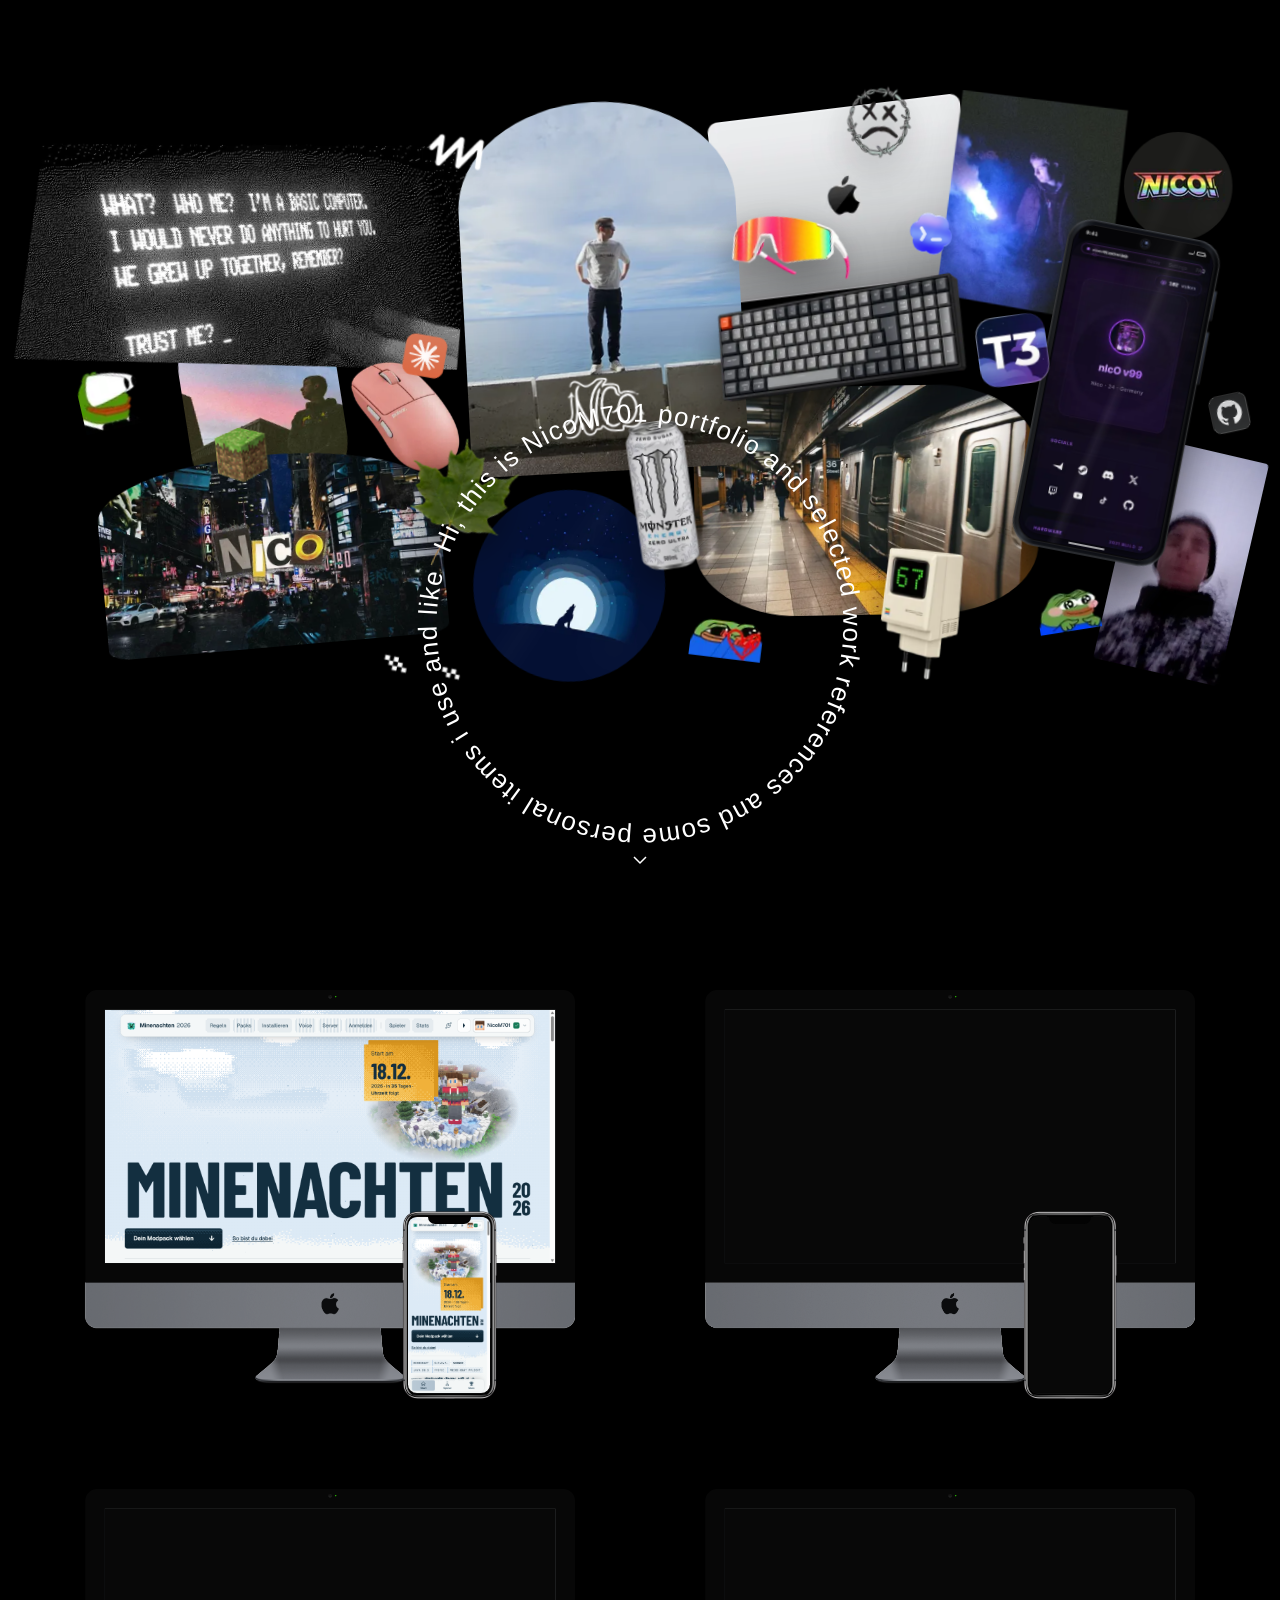
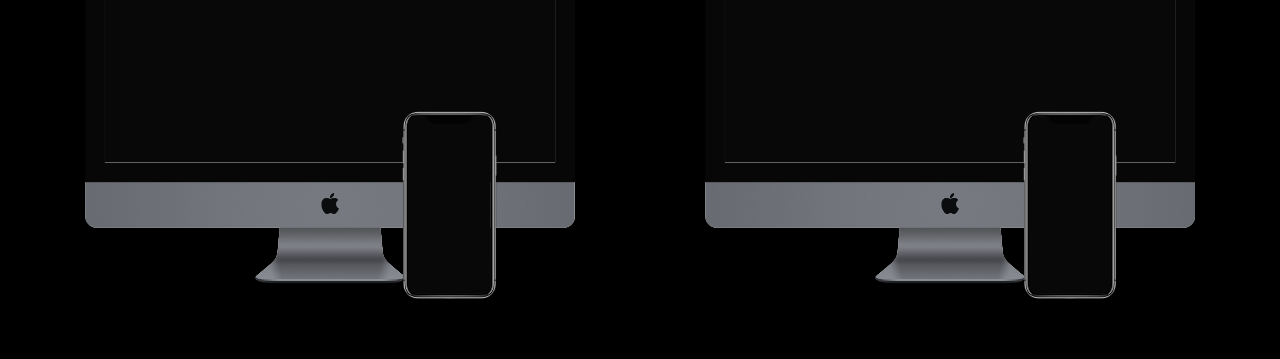
==== commit 72b859f2: "Reveal hero collage together and restore its floor" ====
--- a/index.html
+++ b/index.html
@@ -118,11 +118,11 @@
       touch-action: none;
       user-select: none;
       will-change: left, top, transform;
-      opacity: 0;
-    }
-
-    html.stage-ready .moodboard {
-      opacity: 1;
+      visibility: hidden;
+    }
+
+    html.stage-ready .moodboard.media-ready {
+      visibility: visible;
     }
 
     .collage-item {
@@ -1008,60 +1008,60 @@
       <!-- Replace the inside of any card with an img or video later. Keep the data-id values unique. -->
       <article class="collage-item" data-id="quote-poster" style="--x: -20.91px; --y: 11.11px; --w: 480px; --r: -1deg; --z: 6;">
         <div class="image-card shape-cut" style="--ratio: 2 / 1; --pos: 50% 49%; --gloss: 0.05; --fit: cover;">
-          <img decoding="async" src="assets/collage/optimized/inspo-quote-collage-hero-v1.webp" alt="Black and white inspiration poster" draggable="false" />
+          <img src="assets/collage/optimized/inspo-quote-collage-hero-v1.webp" alt="Black and white inspiration poster" draggable="false" />
         </div>
       </article>
 
       <article class="collage-item" data-id="madeira-photo" style="--x: 442.88px; --y: -29.05px; --w: 286px; --r: -3deg; --z: 37;">
         <div class="image-card shape-arch" style="--ratio: 3 / 4; --pos: 50% 52%; --gloss: 0.16;">
-          <img decoding="async" src="assets/collage/optimized/madeira-collage-hero-v1.webp" alt="Madeira portrait by the ocean" draggable="false" />
+          <img src="assets/collage/optimized/madeira-collage-hero-v1.webp" alt="Madeira portrait by the ocean" draggable="false" />
         </div>
       </article>
 
       <a class="collage-item" data-id="discord-pride" href="https://discord.com/users/321668335311781889" draggable="false" style="--x: 1124.89px; --y: 2.44px; --w: 112px; --r: 0deg; --z: 95;">
         <div class="image-card shape-circle" style="--ratio: 1 / 1; --fit: cover; --pos: center; --gloss: 0.08;">
-          <img decoding="async" src="assets/collage/optimized/discord-pride-collage-hero-v1.webp" alt="Animated profile image" draggable="false" />
+          <img src="assets/collage/optimized/discord-pride-collage-hero-v1.webp" alt="Animated profile image" draggable="false" />
         </div>
       </a>
 
       <article class="collage-item" data-id="maple-leaf" data-alpha-hit="true" style="--x: 366.52px; --y: 316.67px; --w: 136px; --r: 18deg; --z: 46;">
         <div class="asset-sticker">
-          <img decoding="async" src="assets/collage/optimized/5cc74335cdad-hero-v1.webp" alt="Maple leaf" draggable="false" />
+          <img src="assets/collage/optimized/5cc74335cdad-hero-v1.webp" alt="Maple leaf" draggable="false" />
         </div>
       </article>
 
       <article class="collage-item" data-id="nico-times" style="--x: 69.61px; --y: 334.76px; --w: 352px; --r: -5deg; --z: 11;">
         <div class="image-card shape-arch" style="--ratio: 16 / 9; --pos: 48% 48%; --gloss: 0.12;">
-          <img decoding="async" src="assets/collage/optimized/nico-times-square-collage-hero-v1.webp" alt="NICO Times Square graphic" draggable="false" />
+          <img src="assets/collage/optimized/nico-times-square-collage-hero-v1.webp" alt="NICO Times Square graphic" draggable="false" />
         </div>
       </article>
 
       <article class="collage-item" data-id="speed-glasses" data-alpha-hit="true" style="--x: 721.29px; --y: 89.84px; --w: 126px; --r: 12deg; --z: 42;">
         <div class="asset-sticker">
-          <img decoding="async" src="assets/collage/optimized/d81e2a40f7af-hero-v1.webp" alt="Rainbow sport sunglasses" draggable="false" />
+          <img src="assets/collage/optimized/d81e2a40f7af-hero-v1.webp" alt="Rainbow sport sunglasses" draggable="false" />
         </div>
       </article>
 
       <article class="collage-item" data-id="subway-photo" style="--x: 682.23px; --y: 263.91px; --w: 354px; --r: -1deg; --z: 16;">
         <div class="image-card shape-squircle" style="--ratio: 3 / 2; --pos: 54% 50%; --gloss: 0.08;">
-          <img decoding="async" src="assets/collage/optimized/nyc-subway-collage-hero-v1.webp" alt="New York subway platform" draggable="false" />
+          <img src="assets/collage/optimized/nyc-subway-collage-hero-v1.webp" alt="New York subway platform" draggable="false" />
         </div>
       </article>
 
       <article class="collage-item" data-id="wolf-illustration" style="--x: 453.77px; --y: 371.46px; --w: 198px; --r: 9deg; --z: 20;">
         <div class="image-card shape-circle" style="--ratio: 1 / 1; --pos: 50% 50%; --gloss: 0.06;">
-          <img decoding="async" src="assets/collage/optimized/wolf-square-collage-hero-v1.webp" alt="Wolf moon illustration" draggable="false" />
+          <img src="assets/collage/optimized/wolf-square-collage-hero-v1.webp" alt="Wolf moon illustration" draggable="false" />
         </div>
       </article>
 
       <article class="collage-item" data-id="unhappy-sticker" data-alpha-hit="true" style="--x: 826.37px; --y: -55.58px; --w: 94px; --r: 10deg; --z: 70;">
         <div class="asset-sticker">
-          <img decoding="async" src="assets/collage/optimized/b5978c93097c-hero-v1.webp" alt="Unhappy face sticker" draggable="false" />
+          <img src="assets/collage/optimized/b5978c93097c-hero-v1.webp" alt="Unhappy face sticker" draggable="false" />
         </div>
       </article>
       <article class="collage-item" data-id="keychron-k4" data-alpha-hit="true" style="--x: 703.33px; --y: 160.11px; --w: 258px; --r: -7deg; --z: 63;">
         <div class="asset-sticker">
-          <img decoding="async" src="assets/collage/optimized/8bd261844c4b-hero-v1.webp" alt="Keychron K4 ISO-DE keyboard" draggable="false" />
+          <img src="assets/collage/optimized/8bd261844c4b-hero-v1.webp" alt="Keychron K4 ISO-DE keyboard" draggable="false" />
         </div>
       </article>
 
@@ -1076,7 +1076,7 @@
               </span>
             </div>
             <div class="pixel9-shot">
-              <img decoding="async" src="assets/collage/optimized/613dca80892f-hero-v1.webp" alt="nicov99 website mobile screenshot" draggable="false" />
+              <img src="assets/collage/optimized/613dca80892f-hero-v1.webp" alt="nicov99 website mobile screenshot" draggable="false" />
             </div>
             <div class="pixel9-camera" aria-hidden="true"></div>
             <div class="pixel9-browser" aria-hidden="true">
@@ -1090,43 +1090,43 @@
 
       <article class="collage-item" data-id="shargeek-charger" data-alpha-hit="true" style="--x: 874.84px; --y: 432.5px; --w: 80px; --r: 5deg; --z: 124;">
         <div class="asset-sticker">
-          <img decoding="async" src="assets/collage/optimized/8386b342e455-hero-v1.webp" alt="Retro charger with 67 display" draggable="false" />
+          <img src="assets/collage/optimized/8386b342e455-hero-v1.webp" alt="Retro charger with 67 display" draggable="false" />
         </div>
       </article>
 
       <article class="collage-item" data-id="aluminum-can" data-alpha-hit="true" style="--x: 597.9px; --y: 299.57px; --w: 102px; --r: -8deg; --z: 41;">
         <div class="asset-sticker">
-          <img decoding="async" src="assets/collage/optimized/a691ed647a74-hero-v1.webp" alt="Monster Energy Zero Ultra" draggable="false" />
+          <img src="assets/collage/optimized/a691ed647a74-hero-v1.webp" alt="Monster Energy Zero Ultra" draggable="false" />
         </div>
       </article>
 
       <article class="collage-item" data-id="claude" data-alpha-hit="true" style="--x: 378.51px; --y: 207.93px; --w: 50px; --r: 10deg; --z: 171;">
         <div class="asset-logo-card">
-          <img decoding="async" src="assets/collage/optimized/afcf99a82982-v1.webp" alt="Claude logo" draggable="false" />
+          <img src="assets/collage/optimized/afcf99a82982-v1.webp" alt="Claude logo" draggable="false" />
         </div>
       </article>
 
       <article class="collage-item" data-id="codex" data-alpha-hit="true" style="--x: 901.52px; --y: 82.99px; --w: 48px; --r: 0deg; --z: 128;">
         <div class="asset-logo-card">
-          <img decoding="async" src="assets/collage/optimized/9d4419b95554-v1.webp" alt="Codex logo" draggable="false" />
+          <img src="assets/collage/optimized/9d4419b95554-v1.webp" alt="Codex logo" draggable="false" />
         </div>
       </article>
 
       <a class="collage-item" data-id="github" data-alpha-hit="true" href="https://github.com/NicoM701" draggable="false" style="--x: 1210px; --y: 268px; --w: 48px; --r: -12deg; --z: 132;">
         <div class="asset-logo-card">
-          <img decoding="async" src="assets/collage/optimized/2b723ddc4f98-v1.webp" alt="GitHub logo" draggable="false" />
+          <img src="assets/collage/optimized/2b723ddc4f98-v1.webp" alt="GitHub logo" draggable="false" />
         </div>
       </a>
 
       <article data-alpha-hit="true" class="collage-item" data-id="minecraft" style="--x: 187.1px; --y: 307.16px; --w: 56px; --r: -6deg; --z: 21;">
         <div class="asset-logo-card">
-          <img decoding="async" src="assets/collage/f34e7ee835665e.svg" alt="Minecraft block" draggable="false" />
+          <img src="assets/collage/f34e7ee835665e.svg" alt="Minecraft block" draggable="false" />
         </div>
       </article>
 
       <article class="collage-item" data-id="pixel-eyes" data-alpha-hit="true" style="--x: 309.71px; --y: 507.33px; --w: 164px; --r: 12deg; --z: 41;">
         <div class="asset-sticker">
-          <img decoding="async" src="assets/collage/optimized/6d0a1fd1afc8-v1.webp" alt="Pixel eyes" draggable="false" />
+          <img src="assets/collage/optimized/6d0a1fd1afc8-v1.webp" alt="Pixel eyes" draggable="false" />
         </div>
       </article>
 
@@ -1134,60 +1134,60 @@
         <div class="asset-sticker">
           <picture>
             <source srcset="assets/old-logo-collage.apng" type="image/apng" />
-            <img decoding="async" class="old-logo-animation" src="assets/old-logo-collage.gif" alt="Animated old Nico logo" draggable="false" />
+            <img class="old-logo-animation" src="assets/old-logo-collage.gif" alt="Animated old Nico logo" draggable="false" />
           </picture>
         </div>
       </article>
 
       <article class="collage-item" data-id="love-emote" style="--x: 678.34px; --y: 506.32px; --w: 74px; --r: 7deg; --z: 111;">
         <div class="asset-sticker">
-          <img decoding="async" src="assets/collage/optimized/love-hero-v1.webp" alt="Animated love emote" draggable="false" />
+          <img src="assets/collage/optimized/love-hero-v1.webp" alt="Animated love emote" draggable="false" />
         </div>
       </article>
 
       <article class="collage-item" data-id="peepo-shy" style="--x: 1033.89px; --y: 453.28px; --w: 64px; --r: -9deg; --z: 122;">
         <div class="asset-sticker">
-          <img decoding="async" src="assets/collage/optimized/peepo-shy-hero-v1.webp" alt="Animated shy emote" draggable="false" />
+          <img src="assets/collage/optimized/peepo-shy-hero-v1.webp" alt="Animated shy emote" draggable="false" />
         </div>
       </article>
 
       <article class="collage-item" data-id="booba-emote" style="--x: 47.21px; --y: 240.36px; --w: 68px; --r: -13deg; --z: 112;">
         <div class="asset-sticker">
-          <img decoding="async" src="assets/collage/optimized/booba-hero-v1.webp" alt="Animated emote" draggable="false" />
+          <img src="assets/collage/optimized/booba-hero-v1.webp" alt="Animated emote" draggable="false" />
         </div>
       </article>
 
       <article class="collage-item" data-id="signature-nico" data-alpha-hit="true" style="--x: 542.02px; --y: 253.16px; --w: 90px; --r: -5deg; --z: 65;">
         <div class="asset-sticker">
-          <img decoding="async" src="assets/collage/optimized/43ce723c3098-v1.webp" alt="Nico signature" draggable="false" />
+          <img src="assets/collage/optimized/43ce723c3098-v1.webp" alt="Nico signature" draggable="false" />
         </div>
       </article>
 
       <article class="collage-item" data-id="drop-pb" data-alpha-hit="true" style="--x: 938.22px; --y: -35.77px; --w: 184px; --r: 4deg; --z: 41;">
         <div class="asset-sticker shape-cut" style="--ratio: 1080 / 1350; --fit: cover;">
-          <img decoding="async" src="assets/collage/optimized/55a561475de0-hero-v1.webp" alt="PB.png" draggable="false" />
+          <img src="assets/collage/optimized/55a561475de0-hero-v1.webp" alt="PB.png" draggable="false" />
         </div>
       </article>
 
       <article class="collage-item" data-id="drop-gfpocjmpu4sm8tct5sugy-1034-irzxs" style="--x: 1118.16px; --y: 326.87px; --w: 132px; --r: 13deg; --z: 87;">
         <div class="image-card shape-rect" style="--ratio: 480 / 853; --fit: cover; --pos: center; --gloss: 0.08;">
-          <video data-src="assets/collage/18ba2db69b9a07.mp4" aria-label="GfpOcJmPU4SM8TcT5SUgY.1034.IRZXSOY.mp4" autoplay loop muted playsinline preload="metadata" draggable="false"></video>
+          <video poster="assets/collage/optimized/18ba2db69b9a07-poster-v1.webp" data-src="assets/collage/18ba2db69b9a07.mp4" aria-label="GfpOcJmPU4SM8TcT5SUgY.1034.IRZXSOY.mp4" autoplay loop muted playsinline preload="metadata" draggable="false"></video>
         </div>
       </article>
 
       <article class="collage-item" data-id="drop-hcwoavvwuaaeuxs" style="--x: 156.02px; --y: 181.24px; --w: 162px; --r: -9deg; --z: 1;">
         <div class="image-card shape-squircle" style="--ratio: 1080 / 1350; --fit: cover; --pos: center; --gloss: 0.08;">
-          <img decoding="async" src="assets/collage/optimized/8b3f31214f6d-hero-v1.webp" alt="Nico in Jackboys look" draggable="false" />
+          <img src="assets/collage/optimized/8b3f31214f6d-hero-v1.webp" alt="Nico in Jackboys look" draggable="false" />
         </div>
       </article>
       <article class="collage-item" data-id="t3-code-nightly" data-alpha-hit="true" style="--x: 974px; --y: 191px; --w: 72px; --r: -8deg; --z: 132;">
-        <div class="asset-sticker"><img decoding="async" src="assets/collage/optimized/23874b8abfd2-hero-v1.webp" alt="T3 Code Nightly" draggable="false" style="filter: drop-shadow(0 3px 5px rgb(0 0 0 / .18));" /></div>
+        <div class="asset-sticker"><img src="assets/collage/optimized/23874b8abfd2-hero-v1.webp" alt="T3 Code Nightly" draggable="false" style="filter: drop-shadow(0 3px 5px rgb(0 0 0 / .18));" /></div>
       </article>
       <article class="collage-item" data-id="pulsar-mouse" data-alpha-hit="true" style="--x: 303.28px; --y: 238.37px; --w: 172px; --r: 0deg; --z: 45;">
-        <div class="asset-sticker"><img decoding="async" src="assets/collage/optimized/5886cab54370-hero-v1.webp" alt="Pulsar X2 CrazyLight Mini Sunset Haze" draggable="false" /></div>
+        <div class="asset-sticker"><img src="assets/collage/optimized/5886cab54370-hero-v1.webp" alt="Pulsar X2 CrazyLight Mini Sunset Haze" draggable="false" /></div>
       </article>
       <article class="collage-item" data-id="drop-macbook-pro-silver" data-alpha-hit="true" style="--x: 704.52px; --y: -22.62px; --w: 262px; --r: -7deg; --z: 36;">
-        <div class="asset-sticker"><img decoding="async" src="assets/collage/optimized/6f218476dc01-hero-v1.webp" alt="MacBook Pro Silver" draggable="false" /></div>
+        <div class="asset-sticker"><img src="assets/collage/optimized/6f218476dc01-hero-v1.webp" alt="MacBook Pro Silver" draggable="false" /></div>
       </article>
     </section>
     </div>
@@ -1529,8 +1529,8 @@
     })();
   </script>
 <script src="portfolio-config.js?v=6"></script>
-<script src="portfolio.js?v=16"></script>
-<script src="softbody.js?v=18"></script>
+<script src="portfolio.js?v=17"></script>
+<script src="softbody.js?v=19"></script>
 
 </body>
 </html>
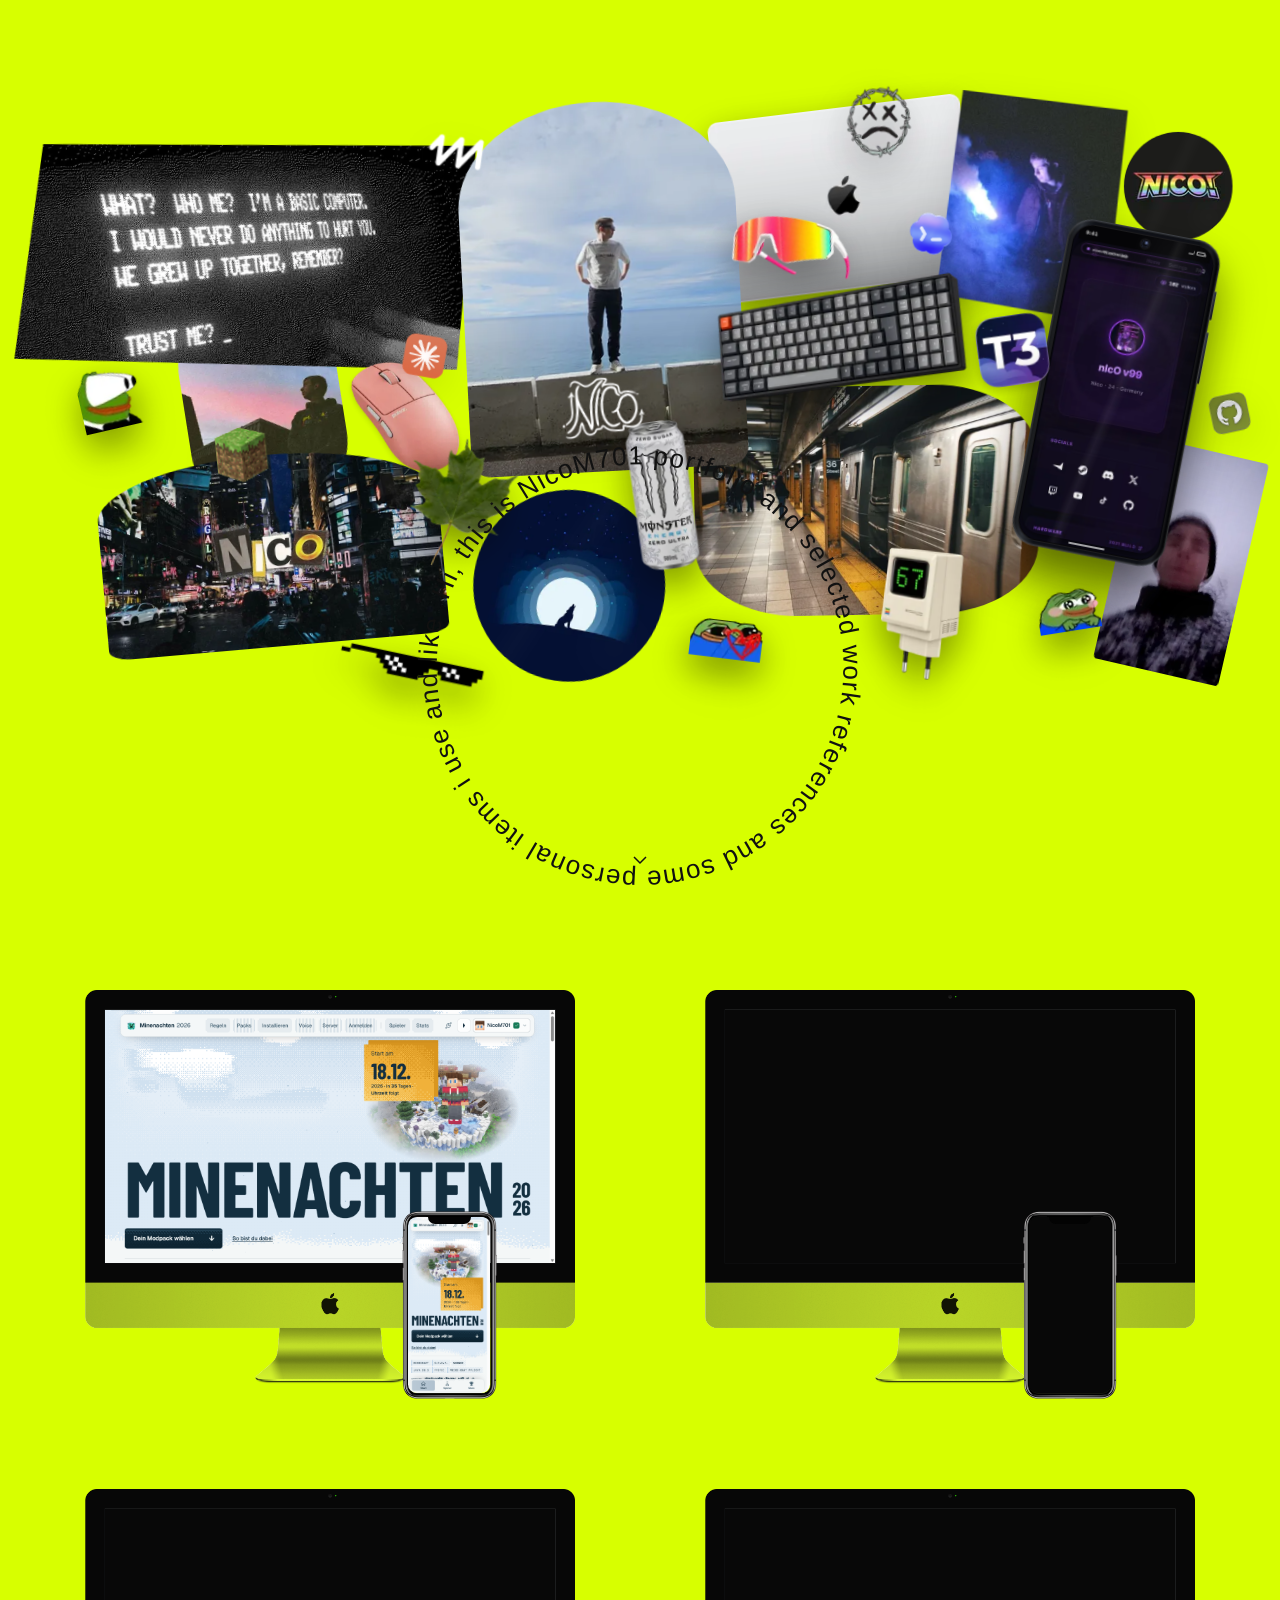
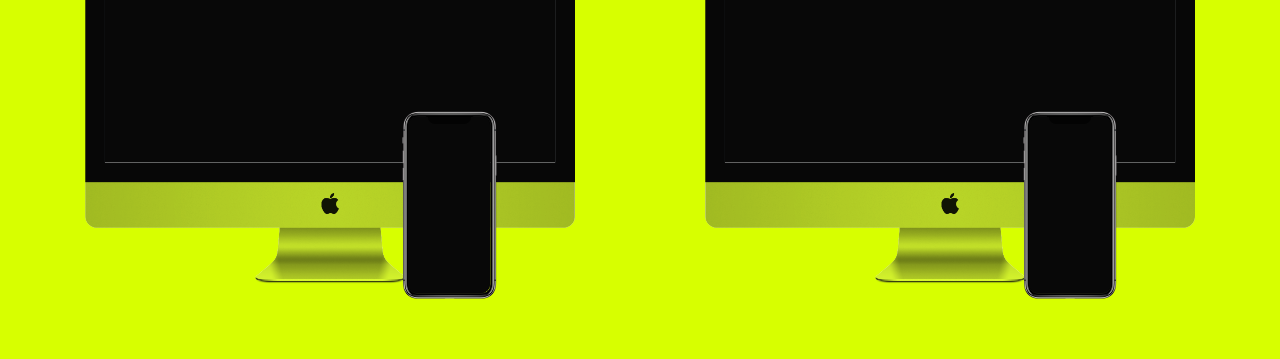
==== commit d3313638: "Let the ball floor follow scrolling to the first Mac" ====
--- a/index.html
+++ b/index.html
@@ -1529,8 +1529,8 @@
     })();
   </script>
 <script src="portfolio-config.js?v=6"></script>
-<script src="portfolio.js?v=17"></script>
-<script src="softbody.js?v=19"></script>
+<script src="portfolio.js?v=18"></script>
+<script src="softbody.js?v=20"></script>
 
 </body>
 </html>
